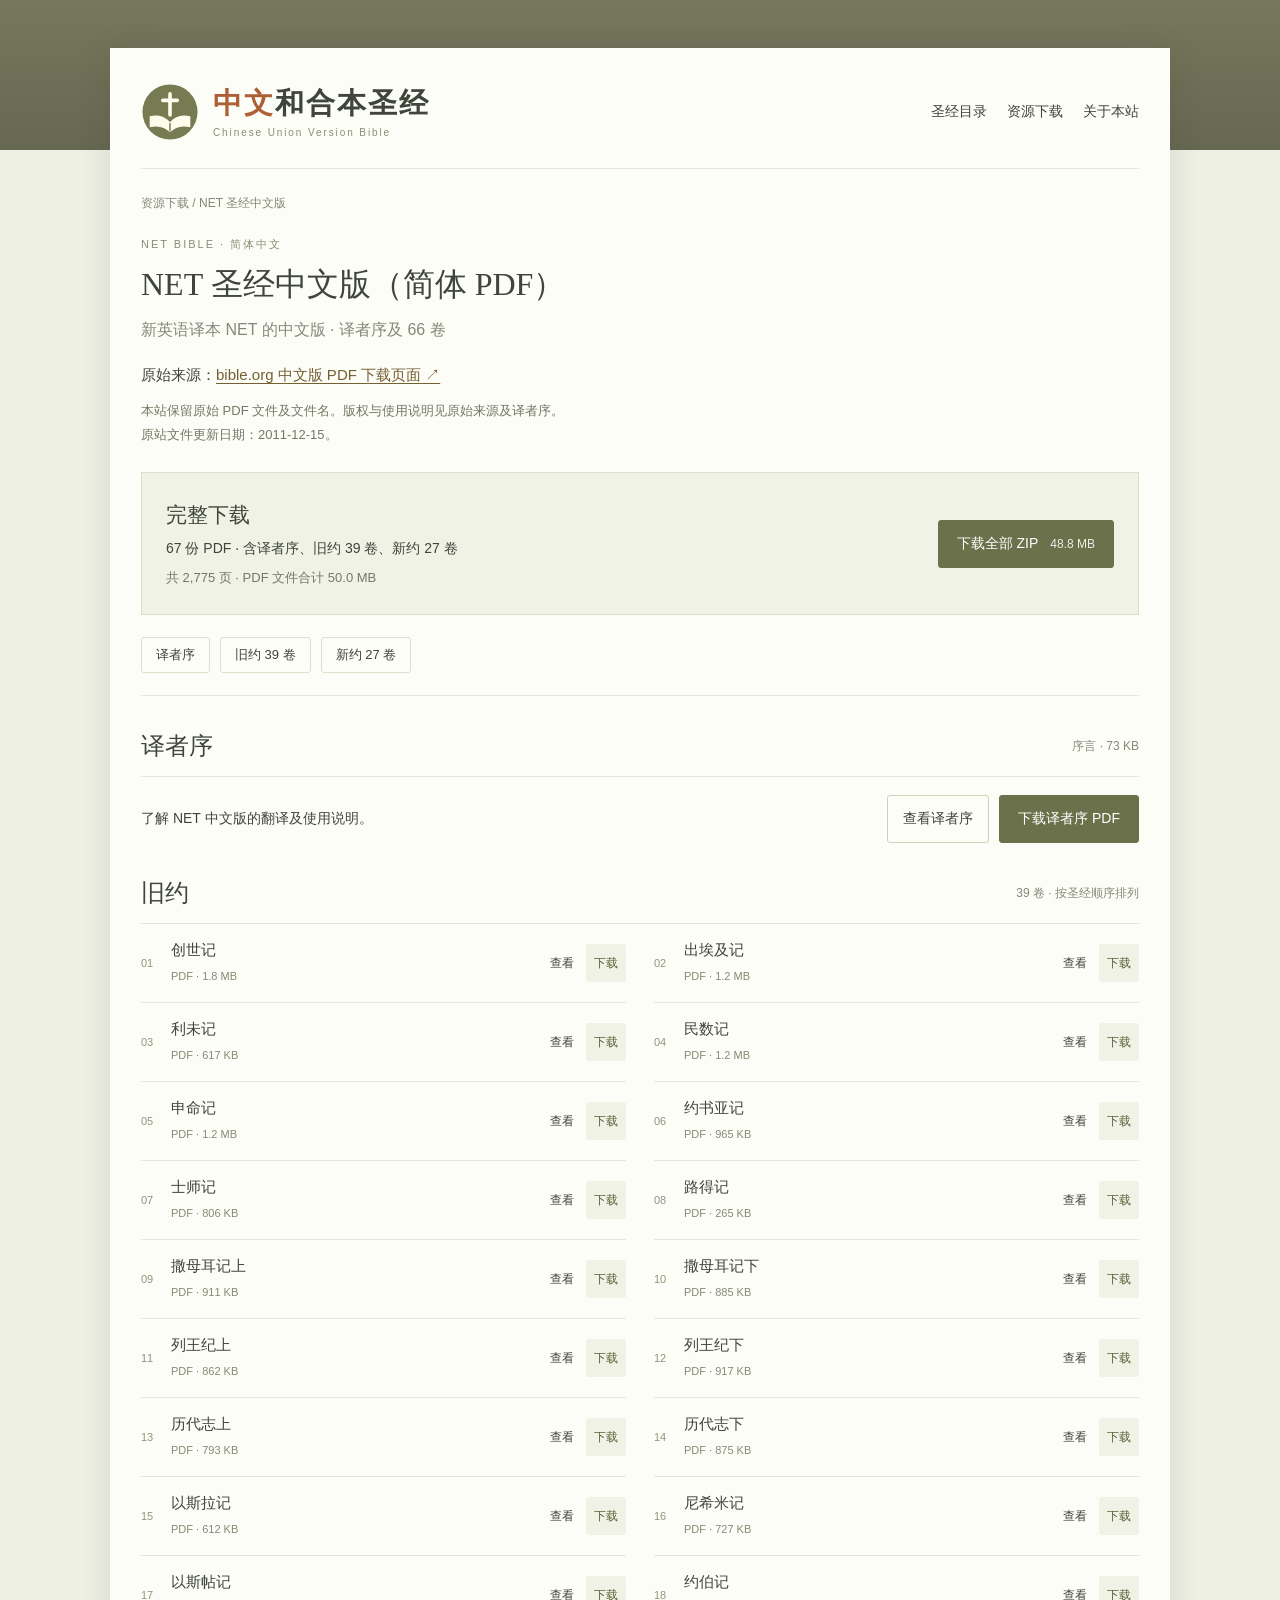
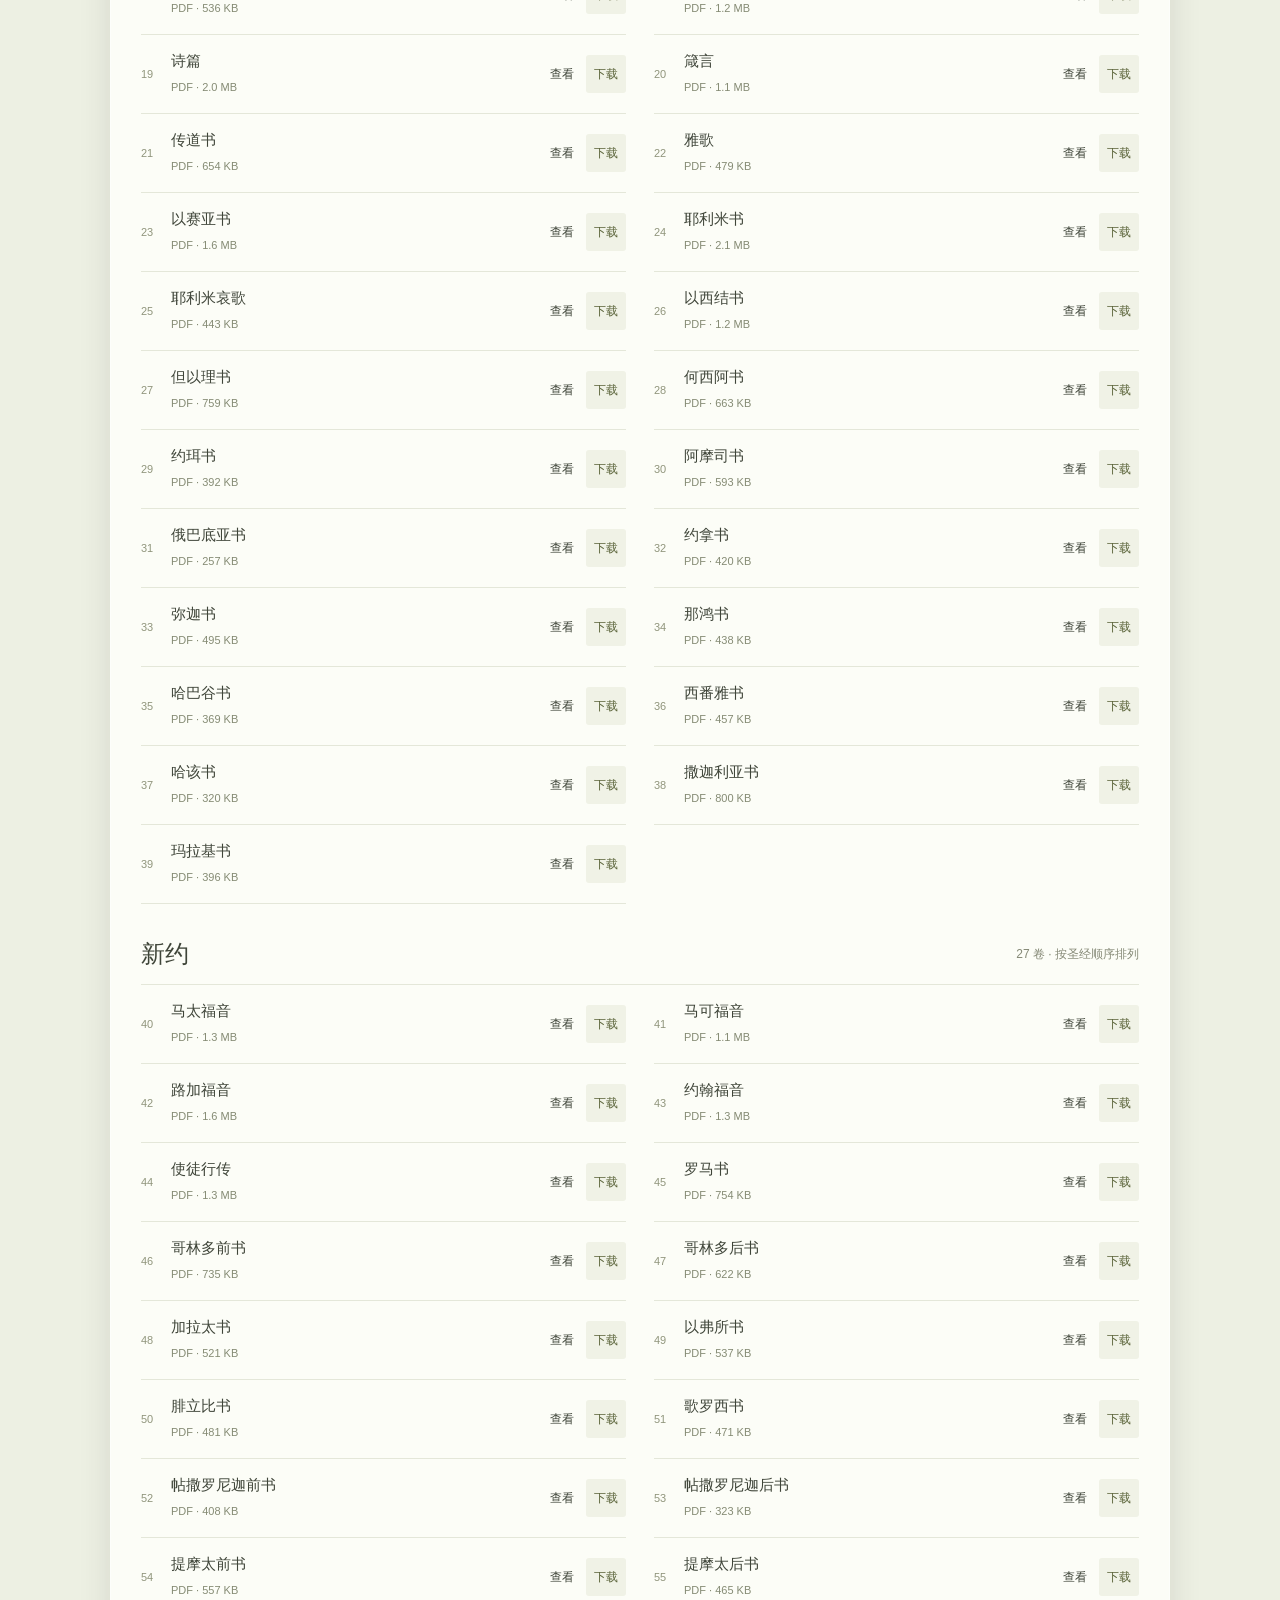
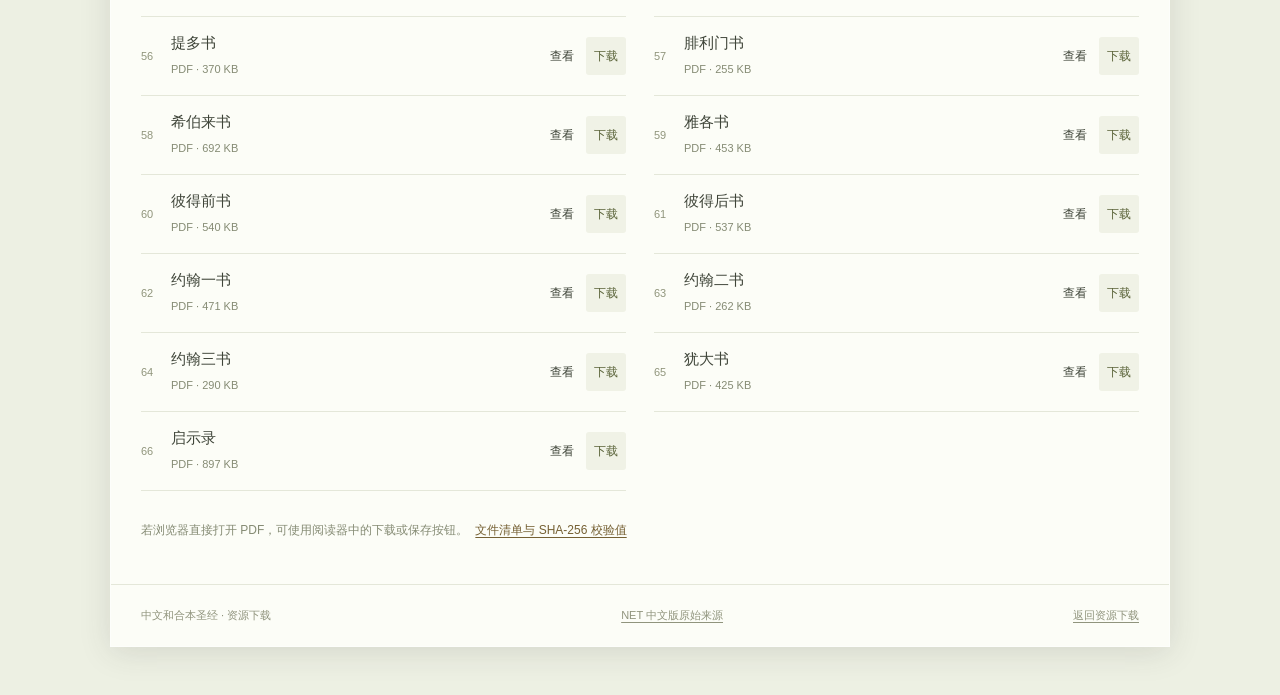
==== downloads/net-chinese/index.html @ 5e6a9ec8 "Publish Chinese NET Bible PDFs with preface and download catalog" ====
<!doctype html>
<html lang="zh-CN">
<head>
  <meta charset="utf-8">
  <meta name="viewport" content="width=device-width, initial-scale=1">
  <meta name="color-scheme" content="light">
  <meta name="description" content="下载 NET 圣经中文版简体 PDF，含译者序及旧约 39 卷、新约 27 卷，提供完整 ZIP、各卷 PDF 与 bible.org 原始来源链接。">
  <title>NET 圣经中文版（简体 PDF）｜中文和合本圣经</title>
  <link rel="canonical" href="https://cuvbible.com/downloads/net-chinese/">
  <link rel="icon" href="../../assets/icon.svg">
  <link rel="stylesheet" href="../../style.css">
  <link rel="stylesheet" href="net.css">
</head>
<body>
  <div class="page net-page">
    <header>
      <div class="masthead">
        <a class="brand" href="../../#home"><img src="../../assets/icon.svg" width="58" height="58" alt=""><div><strong><em>中文</em>和合本圣经</strong><small>Chinese Union Version Bible</small></div></a>
        <nav aria-label="主导航"><a href="../../#home">圣经目录</a><a href="../../#downloads">资源下载</a><a href="../../#about">关于本站</a></nav>
      </div>
    </header>
    <main>
      <nav class="breadcrumb" aria-label="当前位置"><a href="../../#downloads">资源下载</a><span aria-hidden="true"> / </span>NET 圣经中文版</nav>
      <section class="net-intro" aria-labelledby="net-title">
        <p class="section-kicker">NET BIBLE · 简体中文</p>
        <h1 id="net-title">NET 圣经中文版（简体 PDF）</h1>
        <p class="net-subtitle">新英语译本 NET 的中文版 · 译者序及 66 卷</p>
        <p class="net-source">原始来源：<a href="https://bible.org/chinese/e/download/pdf">bible.org 中文版 PDF 下载页面<span aria-hidden="true"> ↗</span></a></p>
        <p class="net-note">本站保留原始 PDF 文件及文件名。版权与使用说明见原始来源及译者序。<br>原站文件更新日期：<time datetime="2011-12-15">2011-12-15</time>。</p>
        <div class="net-complete">
          <div><h2>完整下载</h2><p>67 份 PDF · 含译者序、旧约 39 卷、新约 27 卷</p><span class="net-note">共 2,775 页 · PDF 文件合计 50.0 MB</span></div>
          <a class="net-button" href="sc_pdf_20111215.zip" download>下载全部 ZIP <span>48.8 MB</span></a>
        </div>
      </section>
      <nav class="net-jump" aria-label="下载目录"><a href="#preface">译者序</a><a href="#old-testament">旧约 39 卷</a><a href="#new-testament">新约 27 卷</a></nav>
      <section id="preface" class="net-section" aria-labelledby="preface-title">
        <div class="section-head"><h2 id="preface-title">译者序</h2><span>序言 · 73 KB</span></div>
        <div class="net-preface" data-file="sc_00-preface.pdf"><p>了解 NET 中文版的翻译及使用说明。</p><div class="net-preface-actions"><a class="net-outline" href="pdf/sc_00-preface.pdf">查看译者序</a><a class="net-button" href="pdf/sc_00-preface.pdf" download>下载译者序 PDF</a></div></div>
      </section>
      <section id="old-testament" class="net-section" aria-labelledby="old-title">
        <div class="section-head"><h2 id="old-title">旧约</h2><span>39 卷 · 按圣经顺序排列</span></div>
        <ul class="net-files">
          <li class="net-file" data-file="sc_01-ge.pdf">
            <div class="net-file-heading"><span class="net-number" aria-hidden="true">01</span><div><h3>创世记</h3><span class="net-file-size">PDF · 1.8 MB</span></div></div>
            <div class="net-file-actions"><a href="pdf/sc_01-ge.pdf" aria-label="查看创世记 PDF">查看</a><a href="pdf/sc_01-ge.pdf" download aria-label="下载创世记 PDF">下载</a></div>
          </li>
          <li class="net-file" data-file="sc_02-exo.pdf">
            <div class="net-file-heading"><span class="net-number" aria-hidden="true">02</span><div><h3>出埃及记</h3><span class="net-file-size">PDF · 1.2 MB</span></div></div>
            <div class="net-file-actions"><a href="pdf/sc_02-exo.pdf" aria-label="查看出埃及记 PDF">查看</a><a href="pdf/sc_02-exo.pdf" download aria-label="下载出埃及记 PDF">下载</a></div>
          </li>
          <li class="net-file" data-file="sc_03-lev.pdf">
            <div class="net-file-heading"><span class="net-number" aria-hidden="true">03</span><div><h3>利未记</h3><span class="net-file-size">PDF · 617 KB</span></div></div>
            <div class="net-file-actions"><a href="pdf/sc_03-lev.pdf" aria-label="查看利未记 PDF">查看</a><a href="pdf/sc_03-lev.pdf" download aria-label="下载利未记 PDF">下载</a></div>
          </li>
          <li class="net-file" data-file="sc_04-num.pdf">
            <div class="net-file-heading"><span class="net-number" aria-hidden="true">04</span><div><h3>民数记</h3><span class="net-file-size">PDF · 1.2 MB</span></div></div>
            <div class="net-file-actions"><a href="pdf/sc_04-num.pdf" aria-label="查看民数记 PDF">查看</a><a href="pdf/sc_04-num.pdf" download aria-label="下载民数记 PDF">下载</a></div>
          </li>
          <li class="net-file" data-file="sc_05-deu.pdf">
            <div class="net-file-heading"><span class="net-number" aria-hidden="true">05</span><div><h3>申命记</h3><span class="net-file-size">PDF · 1.2 MB</span></div></div>
            <div class="net-file-actions"><a href="pdf/sc_05-deu.pdf" aria-label="查看申命记 PDF">查看</a><a href="pdf/sc_05-deu.pdf" download aria-label="下载申命记 PDF">下载</a></div>
          </li>
          <li class="net-file" data-file="sc_06-jos.pdf">
            <div class="net-file-heading"><span class="net-number" aria-hidden="true">06</span><div><h3>约书亚记</h3><span class="net-file-size">PDF · 965 KB</span></div></div>
            <div class="net-file-actions"><a href="pdf/sc_06-jos.pdf" aria-label="查看约书亚记 PDF">查看</a><a href="pdf/sc_06-jos.pdf" download aria-label="下载约书亚记 PDF">下载</a></div>
          </li>
          <li class="net-file" data-file="sc_07-jdg.pdf">
            <div class="net-file-heading"><span class="net-number" aria-hidden="true">07</span><div><h3>士师记</h3><span class="net-file-size">PDF · 806 KB</span></div></div>
            <div class="net-file-actions"><a href="pdf/sc_07-jdg.pdf" aria-label="查看士师记 PDF">查看</a><a href="pdf/sc_07-jdg.pdf" download aria-label="下载士师记 PDF">下载</a></div>
          </li>
          <li class="net-file" data-file="sc_08-rut.pdf">
            <div class="net-file-heading"><span class="net-number" aria-hidden="true">08</span><div><h3>路得记</h3><span class="net-file-size">PDF · 265 KB</span></div></div>
            <div class="net-file-actions"><a href="pdf/sc_08-rut.pdf" aria-label="查看路得记 PDF">查看</a><a href="pdf/sc_08-rut.pdf" download aria-label="下载路得记 PDF">下载</a></div>
          </li>
          <li class="net-file" data-file="sc_09-1sa.pdf">
            <div class="net-file-heading"><span class="net-number" aria-hidden="true">09</span><div><h3>撒母耳记上</h3><span class="net-file-size">PDF · 911 KB</span></div></div>
            <div class="net-file-actions"><a href="pdf/sc_09-1sa.pdf" aria-label="查看撒母耳记上 PDF">查看</a><a href="pdf/sc_09-1sa.pdf" download aria-label="下载撒母耳记上 PDF">下载</a></div>
          </li>
          <li class="net-file" data-file="sc_10-2sa.pdf">
            <div class="net-file-heading"><span class="net-number" aria-hidden="true">10</span><div><h3>撒母耳记下</h3><span class="net-file-size">PDF · 885 KB</span></div></div>
            <div class="net-file-actions"><a href="pdf/sc_10-2sa.pdf" aria-label="查看撒母耳记下 PDF">查看</a><a href="pdf/sc_10-2sa.pdf" download aria-label="下载撒母耳记下 PDF">下载</a></div>
          </li>
          <li class="net-file" data-file="sc_11-1ki.pdf">
            <div class="net-file-heading"><span class="net-number" aria-hidden="true">11</span><div><h3>列王纪上</h3><span class="net-file-size">PDF · 862 KB</span></div></div>
            <div class="net-file-actions"><a href="pdf/sc_11-1ki.pdf" aria-label="查看列王纪上 PDF">查看</a><a href="pdf/sc_11-1ki.pdf" download aria-label="下载列王纪上 PDF">下载</a></div>
          </li>
          <li class="net-file" data-file="sc_12-2ki.pdf">
            <div class="net-file-heading"><span class="net-number" aria-hidden="true">12</span><div><h3>列王纪下</h3><span class="net-file-size">PDF · 917 KB</span></div></div>
            <div class="net-file-actions"><a href="pdf/sc_12-2ki.pdf" aria-label="查看列王纪下 PDF">查看</a><a href="pdf/sc_12-2ki.pdf" download aria-label="下载列王纪下 PDF">下载</a></div>
          </li>
          <li class="net-file" data-file="sc_13-1ch.pdf">
            <div class="net-file-heading"><span class="net-number" aria-hidden="true">13</span><div><h3>历代志上</h3><span class="net-file-size">PDF · 793 KB</span></div></div>
            <div class="net-file-actions"><a href="pdf/sc_13-1ch.pdf" aria-label="查看历代志上 PDF">查看</a><a href="pdf/sc_13-1ch.pdf" download aria-label="下载历代志上 PDF">下载</a></div>
          </li>
          <li class="net-file" data-file="sc_14-2ch.pdf">
            <div class="net-file-heading"><span class="net-number" aria-hidden="true">14</span><div><h3>历代志下</h3><span class="net-file-size">PDF · 875 KB</span></div></div>
            <div class="net-file-actions"><a href="pdf/sc_14-2ch.pdf" aria-label="查看历代志下 PDF">查看</a><a href="pdf/sc_14-2ch.pdf" download aria-label="下载历代志下 PDF">下载</a></div>
          </li>
          <li class="net-file" data-file="sc_15-ezr.pdf">
            <div class="net-file-heading"><span class="net-number" aria-hidden="true">15</span><div><h3>以斯拉记</h3><span class="net-file-size">PDF · 612 KB</span></div></div>
            <div class="net-file-actions"><a href="pdf/sc_15-ezr.pdf" aria-label="查看以斯拉记 PDF">查看</a><a href="pdf/sc_15-ezr.pdf" download aria-label="下载以斯拉记 PDF">下载</a></div>
          </li>
          <li class="net-file" data-file="sc_16-neh.pdf">
            <div class="net-file-heading"><span class="net-number" aria-hidden="true">16</span><div><h3>尼希米记</h3><span class="net-file-size">PDF · 727 KB</span></div></div>
            <div class="net-file-actions"><a href="pdf/sc_16-neh.pdf" aria-label="查看尼希米记 PDF">查看</a><a href="pdf/sc_16-neh.pdf" download aria-label="下载尼希米记 PDF">下载</a></div>
          </li>
          <li class="net-file" data-file="sc_17-est.pdf">
            <div class="net-file-heading"><span class="net-number" aria-hidden="true">17</span><div><h3>以斯帖记</h3><span class="net-file-size">PDF · 536 KB</span></div></div>
            <div class="net-file-actions"><a href="pdf/sc_17-est.pdf" aria-label="查看以斯帖记 PDF">查看</a><a href="pdf/sc_17-est.pdf" download aria-label="下载以斯帖记 PDF">下载</a></div>
          </li>
          <li class="net-file" data-file="sc_18-job.pdf">
            <div class="net-file-heading"><span class="net-number" aria-hidden="true">18</span><div><h3>约伯记</h3><span class="net-file-size">PDF · 1.2 MB</span></div></div>
            <div class="net-file-actions"><a href="pdf/sc_18-job.pdf" aria-label="查看约伯记 PDF">查看</a><a href="pdf/sc_18-job.pdf" download aria-label="下载约伯记 PDF">下载</a></div>
          </li>
          <li class="net-file" data-file="sc_19-psa.pdf">
            <div class="net-file-heading"><span class="net-number" aria-hidden="true">19</span><div><h3>诗篇</h3><span class="net-file-size">PDF · 2.0 MB</span></div></div>
            <div class="net-file-actions"><a href="pdf/sc_19-psa.pdf" aria-label="查看诗篇 PDF">查看</a><a href="pdf/sc_19-psa.pdf" download aria-label="下载诗篇 PDF">下载</a></div>
          </li>
          <li class="net-file" data-file="sc_20-pro.pdf">
            <div class="net-file-heading"><span class="net-number" aria-hidden="true">20</span><div><h3>箴言</h3><span class="net-file-size">PDF · 1.1 MB</span></div></div>
            <div class="net-file-actions"><a href="pdf/sc_20-pro.pdf" aria-label="查看箴言 PDF">查看</a><a href="pdf/sc_20-pro.pdf" download aria-label="下载箴言 PDF">下载</a></div>
          </li>
          <li class="net-file" data-file="sc_21-ecc.pdf">
            <div class="net-file-heading"><span class="net-number" aria-hidden="true">21</span><div><h3>传道书</h3><span class="net-file-size">PDF · 654 KB</span></div></div>
            <div class="net-file-actions"><a href="pdf/sc_21-ecc.pdf" aria-label="查看传道书 PDF">查看</a><a href="pdf/sc_21-ecc.pdf" download aria-label="下载传道书 PDF">下载</a></div>
          </li>
          <li class="net-file" data-file="sc_22-sos.pdf">
            <div class="net-file-heading"><span class="net-number" aria-hidden="true">22</span><div><h3>雅歌</h3><span class="net-file-size">PDF · 479 KB</span></div></div>
            <div class="net-file-actions"><a href="pdf/sc_22-sos.pdf" aria-label="查看雅歌 PDF">查看</a><a href="pdf/sc_22-sos.pdf" download aria-label="下载雅歌 PDF">下载</a></div>
          </li>
          <li class="net-file" data-file="sc_23-isa.pdf">
            <div class="net-file-heading"><span class="net-number" aria-hidden="true">23</span><div><h3>以赛亚书</h3><span class="net-file-size">PDF · 1.6 MB</span></div></div>
            <div class="net-file-actions"><a href="pdf/sc_23-isa.pdf" aria-label="查看以赛亚书 PDF">查看</a><a href="pdf/sc_23-isa.pdf" download aria-label="下载以赛亚书 PDF">下载</a></div>
          </li>
          <li class="net-file" data-file="sc_24-jer.pdf">
            <div class="net-file-heading"><span class="net-number" aria-hidden="true">24</span><div><h3>耶利米书</h3><span class="net-file-size">PDF · 2.1 MB</span></div></div>
            <div class="net-file-actions"><a href="pdf/sc_24-jer.pdf" aria-label="查看耶利米书 PDF">查看</a><a href="pdf/sc_24-jer.pdf" download aria-label="下载耶利米书 PDF">下载</a></div>
          </li>
          <li class="net-file" data-file="sc_25-lam.pdf">
            <div class="net-file-heading"><span class="net-number" aria-hidden="true">25</span><div><h3>耶利米哀歌</h3><span class="net-file-size">PDF · 443 KB</span></div></div>
            <div class="net-file-actions"><a href="pdf/sc_25-lam.pdf" aria-label="查看耶利米哀歌 PDF">查看</a><a href="pdf/sc_25-lam.pdf" download aria-label="下载耶利米哀歌 PDF">下载</a></div>
          </li>
          <li class="net-file" data-file="sc_26-eze.pdf">
            <div class="net-file-heading"><span class="net-number" aria-hidden="true">26</span><div><h3>以西结书</h3><span class="net-file-size">PDF · 1.2 MB</span></div></div>
            <div class="net-file-actions"><a href="pdf/sc_26-eze.pdf" aria-label="查看以西结书 PDF">查看</a><a href="pdf/sc_26-eze.pdf" download aria-label="下载以西结书 PDF">下载</a></div>
          </li>
          <li class="net-file" data-file="sc_27-da.pdf">
            <div class="net-file-heading"><span class="net-number" aria-hidden="true">27</span><div><h3>但以理书</h3><span class="net-file-size">PDF · 759 KB</span></div></div>
            <div class="net-file-actions"><a href="pdf/sc_27-da.pdf" aria-label="查看但以理书 PDF">查看</a><a href="pdf/sc_27-da.pdf" download aria-label="下载但以理书 PDF">下载</a></div>
          </li>
          <li class="net-file" data-file="sc_28-hos.pdf">
            <div class="net-file-heading"><span class="net-number" aria-hidden="true">28</span><div><h3>何西阿书</h3><span class="net-file-size">PDF · 663 KB</span></div></div>
            <div class="net-file-actions"><a href="pdf/sc_28-hos.pdf" aria-label="查看何西阿书 PDF">查看</a><a href="pdf/sc_28-hos.pdf" download aria-label="下载何西阿书 PDF">下载</a></div>
          </li>
          <li class="net-file" data-file="sc_29-joe.pdf">
            <div class="net-file-heading"><span class="net-number" aria-hidden="true">29</span><div><h3>约珥书</h3><span class="net-file-size">PDF · 392 KB</span></div></div>
            <div class="net-file-actions"><a href="pdf/sc_29-joe.pdf" aria-label="查看约珥书 PDF">查看</a><a href="pdf/sc_29-joe.pdf" download aria-label="下载约珥书 PDF">下载</a></div>
          </li>
          <li class="net-file" data-file="sc_30-amo.pdf">
            <div class="net-file-heading"><span class="net-number" aria-hidden="true">30</span><div><h3>阿摩司书</h3><span class="net-file-size">PDF · 593 KB</span></div></div>
            <div class="net-file-actions"><a href="pdf/sc_30-amo.pdf" aria-label="查看阿摩司书 PDF">查看</a><a href="pdf/sc_30-amo.pdf" download aria-label="下载阿摩司书 PDF">下载</a></div>
          </li>
          <li class="net-file" data-file="sc_31-oba.pdf">
            <div class="net-file-heading"><span class="net-number" aria-hidden="true">31</span><div><h3>俄巴底亚书</h3><span class="net-file-size">PDF · 257 KB</span></div></div>
            <div class="net-file-actions"><a href="pdf/sc_31-oba.pdf" aria-label="查看俄巴底亚书 PDF">查看</a><a href="pdf/sc_31-oba.pdf" download aria-label="下载俄巴底亚书 PDF">下载</a></div>
          </li>
          <li class="net-file" data-file="sc_32-jo.pdf">
            <div class="net-file-heading"><span class="net-number" aria-hidden="true">32</span><div><h3>约拿书</h3><span class="net-file-size">PDF · 420 KB</span></div></div>
            <div class="net-file-actions"><a href="pdf/sc_32-jo.pdf" aria-label="查看约拿书 PDF">查看</a><a href="pdf/sc_32-jo.pdf" download aria-label="下载约拿书 PDF">下载</a></div>
          </li>
          <li class="net-file" data-file="sc_33-mic.pdf">
            <div class="net-file-heading"><span class="net-number" aria-hidden="true">33</span><div><h3>弥迦书</h3><span class="net-file-size">PDF · 495 KB</span></div></div>
            <div class="net-file-actions"><a href="pdf/sc_33-mic.pdf" aria-label="查看弥迦书 PDF">查看</a><a href="pdf/sc_33-mic.pdf" download aria-label="下载弥迦书 PDF">下载</a></div>
          </li>
          <li class="net-file" data-file="sc_34-nah.pdf">
            <div class="net-file-heading"><span class="net-number" aria-hidden="true">34</span><div><h3>那鸿书</h3><span class="net-file-size">PDF · 438 KB</span></div></div>
            <div class="net-file-actions"><a href="pdf/sc_34-nah.pdf" aria-label="查看那鸿书 PDF">查看</a><a href="pdf/sc_34-nah.pdf" download aria-label="下载那鸿书 PDF">下载</a></div>
          </li>
          <li class="net-file" data-file="sc_35-hab.pdf">
            <div class="net-file-heading"><span class="net-number" aria-hidden="true">35</span><div><h3>哈巴谷书</h3><span class="net-file-size">PDF · 369 KB</span></div></div>
            <div class="net-file-actions"><a href="pdf/sc_35-hab.pdf" aria-label="查看哈巴谷书 PDF">查看</a><a href="pdf/sc_35-hab.pdf" download aria-label="下载哈巴谷书 PDF">下载</a></div>
          </li>
          <li class="net-file" data-file="sc_36-zep.pdf">
            <div class="net-file-heading"><span class="net-number" aria-hidden="true">36</span><div><h3>西番雅书</h3><span class="net-file-size">PDF · 457 KB</span></div></div>
            <div class="net-file-actions"><a href="pdf/sc_36-zep.pdf" aria-label="查看西番雅书 PDF">查看</a><a href="pdf/sc_36-zep.pdf" download aria-label="下载西番雅书 PDF">下载</a></div>
          </li>
          <li class="net-file" data-file="sc_37-hag.pdf">
            <div class="net-file-heading"><span class="net-number" aria-hidden="true">37</span><div><h3>哈该书</h3><span class="net-file-size">PDF · 320 KB</span></div></div>
            <div class="net-file-actions"><a href="pdf/sc_37-hag.pdf" aria-label="查看哈该书 PDF">查看</a><a href="pdf/sc_37-hag.pdf" download aria-label="下载哈该书 PDF">下载</a></div>
          </li>
          <li class="net-file" data-file="sc_38-zec.pdf">
            <div class="net-file-heading"><span class="net-number" aria-hidden="true">38</span><div><h3>撒迦利亚书</h3><span class="net-file-size">PDF · 800 KB</span></div></div>
            <div class="net-file-actions"><a href="pdf/sc_38-zec.pdf" aria-label="查看撒迦利亚书 PDF">查看</a><a href="pdf/sc_38-zec.pdf" download aria-label="下载撒迦利亚书 PDF">下载</a></div>
          </li>
          <li class="net-file" data-file="sc_39-mal.pdf">
            <div class="net-file-heading"><span class="net-number" aria-hidden="true">39</span><div><h3>玛拉基书</h3><span class="net-file-size">PDF · 396 KB</span></div></div>
            <div class="net-file-actions"><a href="pdf/sc_39-mal.pdf" aria-label="查看玛拉基书 PDF">查看</a><a href="pdf/sc_39-mal.pdf" download aria-label="下载玛拉基书 PDF">下载</a></div>
          </li>
        </ul>
      </section>
      <section id="new-testament" class="net-section" aria-labelledby="new-title">
        <div class="section-head"><h2 id="new-title">新约</h2><span>27 卷 · 按圣经顺序排列</span></div>
        <ul class="net-files">
          <li class="net-file" data-file="sc_40-mat.pdf">
            <div class="net-file-heading"><span class="net-number" aria-hidden="true">40</span><div><h3>马太福音</h3><span class="net-file-size">PDF · 1.3 MB</span></div></div>
            <div class="net-file-actions"><a href="pdf/sc_40-mat.pdf" aria-label="查看马太福音 PDF">查看</a><a href="pdf/sc_40-mat.pdf" download aria-label="下载马太福音 PDF">下载</a></div>
          </li>
          <li class="net-file" data-file="sc_41-mar.pdf">
            <div class="net-file-heading"><span class="net-number" aria-hidden="true">41</span><div><h3>马可福音</h3><span class="net-file-size">PDF · 1.1 MB</span></div></div>
            <div class="net-file-actions"><a href="pdf/sc_41-mar.pdf" aria-label="查看马可福音 PDF">查看</a><a href="pdf/sc_41-mar.pdf" download aria-label="下载马可福音 PDF">下载</a></div>
          </li>
          <li class="net-file" data-file="sc_42-luk.pdf">
            <div class="net-file-heading"><span class="net-number" aria-hidden="true">42</span><div><h3>路加福音</h3><span class="net-file-size">PDF · 1.6 MB</span></div></div>
            <div class="net-file-actions"><a href="pdf/sc_42-luk.pdf" aria-label="查看路加福音 PDF">查看</a><a href="pdf/sc_42-luk.pdf" download aria-label="下载路加福音 PDF">下载</a></div>
          </li>
          <li class="net-file" data-file="sc_43-joh.pdf">
            <div class="net-file-heading"><span class="net-number" aria-hidden="true">43</span><div><h3>约翰福音</h3><span class="net-file-size">PDF · 1.3 MB</span></div></div>
            <div class="net-file-actions"><a href="pdf/sc_43-joh.pdf" aria-label="查看约翰福音 PDF">查看</a><a href="pdf/sc_43-joh.pdf" download aria-label="下载约翰福音 PDF">下载</a></div>
          </li>
          <li class="net-file" data-file="sc_44-act.pdf">
            <div class="net-file-heading"><span class="net-number" aria-hidden="true">44</span><div><h3>使徒行传</h3><span class="net-file-size">PDF · 1.3 MB</span></div></div>
            <div class="net-file-actions"><a href="pdf/sc_44-act.pdf" aria-label="查看使徒行传 PDF">查看</a><a href="pdf/sc_44-act.pdf" download aria-label="下载使徒行传 PDF">下载</a></div>
          </li>
          <li class="net-file" data-file="sc_45-rom.pdf">
            <div class="net-file-heading"><span class="net-number" aria-hidden="true">45</span><div><h3>罗马书</h3><span class="net-file-size">PDF · 754 KB</span></div></div>
            <div class="net-file-actions"><a href="pdf/sc_45-rom.pdf" aria-label="查看罗马书 PDF">查看</a><a href="pdf/sc_45-rom.pdf" download aria-label="下载罗马书 PDF">下载</a></div>
          </li>
          <li class="net-file" data-file="sc_46-1co.pdf">
            <div class="net-file-heading"><span class="net-number" aria-hidden="true">46</span><div><h3>哥林多前书</h3><span class="net-file-size">PDF · 735 KB</span></div></div>
            <div class="net-file-actions"><a href="pdf/sc_46-1co.pdf" aria-label="查看哥林多前书 PDF">查看</a><a href="pdf/sc_46-1co.pdf" download aria-label="下载哥林多前书 PDF">下载</a></div>
          </li>
          <li class="net-file" data-file="sc_47-2co.pdf">
            <div class="net-file-heading"><span class="net-number" aria-hidden="true">47</span><div><h3>哥林多后书</h3><span class="net-file-size">PDF · 622 KB</span></div></div>
            <div class="net-file-actions"><a href="pdf/sc_47-2co.pdf" aria-label="查看哥林多后书 PDF">查看</a><a href="pdf/sc_47-2co.pdf" download aria-label="下载哥林多后书 PDF">下载</a></div>
          </li>
          <li class="net-file" data-file="sc_48-gal.pdf">
            <div class="net-file-heading"><span class="net-number" aria-hidden="true">48</span><div><h3>加拉太书</h3><span class="net-file-size">PDF · 521 KB</span></div></div>
            <div class="net-file-actions"><a href="pdf/sc_48-gal.pdf" aria-label="查看加拉太书 PDF">查看</a><a href="pdf/sc_48-gal.pdf" download aria-label="下载加拉太书 PDF">下载</a></div>
          </li>
          <li class="net-file" data-file="sc_49-eph.pdf">
            <div class="net-file-heading"><span class="net-number" aria-hidden="true">49</span><div><h3>以弗所书</h3><span class="net-file-size">PDF · 537 KB</span></div></div>
            <div class="net-file-actions"><a href="pdf/sc_49-eph.pdf" aria-label="查看以弗所书 PDF">查看</a><a href="pdf/sc_49-eph.pdf" download aria-label="下载以弗所书 PDF">下载</a></div>
          </li>
          <li class="net-file" data-file="sc_50-phi.pdf">
            <div class="net-file-heading"><span class="net-number" aria-hidden="true">50</span><div><h3>腓立比书</h3><span class="net-file-size">PDF · 481 KB</span></div></div>
            <div class="net-file-actions"><a href="pdf/sc_50-phi.pdf" aria-label="查看腓立比书 PDF">查看</a><a href="pdf/sc_50-phi.pdf" download aria-label="下载腓立比书 PDF">下载</a></div>
          </li>
          <li class="net-file" data-file="sc_51-col.pdf">
            <div class="net-file-heading"><span class="net-number" aria-hidden="true">51</span><div><h3>歌罗西书</h3><span class="net-file-size">PDF · 471 KB</span></div></div>
            <div class="net-file-actions"><a href="pdf/sc_51-col.pdf" aria-label="查看歌罗西书 PDF">查看</a><a href="pdf/sc_51-col.pdf" download aria-label="下载歌罗西书 PDF">下载</a></div>
          </li>
          <li class="net-file" data-file="sc_52-1th.pdf">
            <div class="net-file-heading"><span class="net-number" aria-hidden="true">52</span><div><h3>帖撒罗尼迦前书</h3><span class="net-file-size">PDF · 408 KB</span></div></div>
            <div class="net-file-actions"><a href="pdf/sc_52-1th.pdf" aria-label="查看帖撒罗尼迦前书 PDF">查看</a><a href="pdf/sc_52-1th.pdf" download aria-label="下载帖撒罗尼迦前书 PDF">下载</a></div>
          </li>
          <li class="net-file" data-file="sc_53-2th.pdf">
            <div class="net-file-heading"><span class="net-number" aria-hidden="true">53</span><div><h3>帖撒罗尼迦后书</h3><span class="net-file-size">PDF · 323 KB</span></div></div>
            <div class="net-file-actions"><a href="pdf/sc_53-2th.pdf" aria-label="查看帖撒罗尼迦后书 PDF">查看</a><a href="pdf/sc_53-2th.pdf" download aria-label="下载帖撒罗尼迦后书 PDF">下载</a></div>
          </li>
          <li class="net-file" data-file="sc_54-1ti.pdf">
            <div class="net-file-heading"><span class="net-number" aria-hidden="true">54</span><div><h3>提摩太前书</h3><span class="net-file-size">PDF · 557 KB</span></div></div>
            <div class="net-file-actions"><a href="pdf/sc_54-1ti.pdf" aria-label="查看提摩太前书 PDF">查看</a><a href="pdf/sc_54-1ti.pdf" download aria-label="下载提摩太前书 PDF">下载</a></div>
          </li>
          <li class="net-file" data-file="sc_55-2ti.pdf">
            <div class="net-file-heading"><span class="net-number" aria-hidden="true">55</span><div><h3>提摩太后书</h3><span class="net-file-size">PDF · 465 KB</span></div></div>
            <div class="net-file-actions"><a href="pdf/sc_55-2ti.pdf" aria-label="查看提摩太后书 PDF">查看</a><a href="pdf/sc_55-2ti.pdf" download aria-label="下载提摩太后书 PDF">下载</a></div>
          </li>
          <li class="net-file" data-file="sc_56-tit.pdf">
            <div class="net-file-heading"><span class="net-number" aria-hidden="true">56</span><div><h3>提多书</h3><span class="net-file-size">PDF · 370 KB</span></div></div>
            <div class="net-file-actions"><a href="pdf/sc_56-tit.pdf" aria-label="查看提多书 PDF">查看</a><a href="pdf/sc_56-tit.pdf" download aria-label="下载提多书 PDF">下载</a></div>
          </li>
          <li class="net-file" data-file="sc_57-phm.pdf">
            <div class="net-file-heading"><span class="net-number" aria-hidden="true">57</span><div><h3>腓利门书</h3><span class="net-file-size">PDF · 255 KB</span></div></div>
            <div class="net-file-actions"><a href="pdf/sc_57-phm.pdf" aria-label="查看腓利门书 PDF">查看</a><a href="pdf/sc_57-phm.pdf" download aria-label="下载腓利门书 PDF">下载</a></div>
          </li>
          <li class="net-file" data-file="sc_58-heb.pdf">
            <div class="net-file-heading"><span class="net-number" aria-hidden="true">58</span><div><h3>希伯来书</h3><span class="net-file-size">PDF · 692 KB</span></div></div>
            <div class="net-file-actions"><a href="pdf/sc_58-heb.pdf" aria-label="查看希伯来书 PDF">查看</a><a href="pdf/sc_58-heb.pdf" download aria-label="下载希伯来书 PDF">下载</a></div>
          </li>
          <li class="net-file" data-file="sc_59-jam.pdf">
            <div class="net-file-heading"><span class="net-number" aria-hidden="true">59</span><div><h3>雅各书</h3><span class="net-file-size">PDF · 453 KB</span></div></div>
            <div class="net-file-actions"><a href="pdf/sc_59-jam.pdf" aria-label="查看雅各书 PDF">查看</a><a href="pdf/sc_59-jam.pdf" download aria-label="下载雅各书 PDF">下载</a></div>
          </li>
          <li class="net-file" data-file="sc_60-1pe.pdf">
            <div class="net-file-heading"><span class="net-number" aria-hidden="true">60</span><div><h3>彼得前书</h3><span class="net-file-size">PDF · 540 KB</span></div></div>
            <div class="net-file-actions"><a href="pdf/sc_60-1pe.pdf" aria-label="查看彼得前书 PDF">查看</a><a href="pdf/sc_60-1pe.pdf" download aria-label="下载彼得前书 PDF">下载</a></div>
          </li>
          <li class="net-file" data-file="sc_61-2pe.pdf">
            <div class="net-file-heading"><span class="net-number" aria-hidden="true">61</span><div><h3>彼得后书</h3><span class="net-file-size">PDF · 537 KB</span></div></div>
            <div class="net-file-actions"><a href="pdf/sc_61-2pe.pdf" aria-label="查看彼得后书 PDF">查看</a><a href="pdf/sc_61-2pe.pdf" download aria-label="下载彼得后书 PDF">下载</a></div>
          </li>
          <li class="net-file" data-file="sc_62-1jo.pdf">
            <div class="net-file-heading"><span class="net-number" aria-hidden="true">62</span><div><h3>约翰一书</h3><span class="net-file-size">PDF · 471 KB</span></div></div>
            <div class="net-file-actions"><a href="pdf/sc_62-1jo.pdf" aria-label="查看约翰一书 PDF">查看</a><a href="pdf/sc_62-1jo.pdf" download aria-label="下载约翰一书 PDF">下载</a></div>
          </li>
          <li class="net-file" data-file="sc_63-2jo.pdf">
            <div class="net-file-heading"><span class="net-number" aria-hidden="true">63</span><div><h3>约翰二书</h3><span class="net-file-size">PDF · 262 KB</span></div></div>
            <div class="net-file-actions"><a href="pdf/sc_63-2jo.pdf" aria-label="查看约翰二书 PDF">查看</a><a href="pdf/sc_63-2jo.pdf" download aria-label="下载约翰二书 PDF">下载</a></div>
          </li>
          <li class="net-file" data-file="sc_64-3jo.pdf">
            <div class="net-file-heading"><span class="net-number" aria-hidden="true">64</span><div><h3>约翰三书</h3><span class="net-file-size">PDF · 290 KB</span></div></div>
            <div class="net-file-actions"><a href="pdf/sc_64-3jo.pdf" aria-label="查看约翰三书 PDF">查看</a><a href="pdf/sc_64-3jo.pdf" download aria-label="下载约翰三书 PDF">下载</a></div>
          </li>
          <li class="net-file" data-file="sc_65-jud.pdf">
            <div class="net-file-heading"><span class="net-number" aria-hidden="true">65</span><div><h3>犹大书</h3><span class="net-file-size">PDF · 425 KB</span></div></div>
            <div class="net-file-actions"><a href="pdf/sc_65-jud.pdf" aria-label="查看犹大书 PDF">查看</a><a href="pdf/sc_65-jud.pdf" download aria-label="下载犹大书 PDF">下载</a></div>
          </li>
          <li class="net-file" data-file="sc_66-rev.pdf">
            <div class="net-file-heading"><span class="net-number" aria-hidden="true">66</span><div><h3>启示录</h3><span class="net-file-size">PDF · 897 KB</span></div></div>
            <div class="net-file-actions"><a href="pdf/sc_66-rev.pdf" aria-label="查看启示录 PDF">查看</a><a href="pdf/sc_66-rev.pdf" download aria-label="下载启示录 PDF">下载</a></div>
          </li>
        </ul>
      </section>
      <p class="net-bottom-note">若浏览器直接打开 PDF，可使用阅读器中的下载或保存按钮。<a href="manifest.json">文件清单与 SHA-256 校验值</a></p>
    </main>
    <footer><span>中文和合本圣经 · 资源下载</span><a href="https://bible.org/chinese/e/download/pdf">NET 中文版原始来源</a><a href="../../#downloads">返回资源下载</a></footer>
  </div>
</body>
</html>
---- style.css ----
:root{--ink:#3f4539;--olive:#737750;--muted:#858976;--line:#e4e7d9;--paper:#fcfdf7;--soft:#f0f2e6;--verse-size:21px}*{box-sizing:border-box}body{margin:0;color:var(--ink);font:15px/1.7 -apple-system,BlinkMacSystemFont,"PingFang SC","Microsoft YaHei",sans-serif;background:linear-gradient(#77775d 0,#676851 150px,#edf0e3 150px,#edf0e3 100%);min-height:100vh}button,input,select{font:inherit}button,a,input,select{-webkit-tap-highlight-color:transparent}a{color:inherit;text-decoration:none}button{cursor:pointer;color:inherit}a:hover{color:#ac602e}button:focus-visible,a:focus-visible,input:focus-visible,select:focus-visible{outline:2px solid #a97735;outline-offset:3px}button:disabled{opacity:.4;cursor:default}.page{max-width:1060px;margin:48px auto;background:var(--paper);box-shadow:0 5px 30px #3332;border:1px solid #ffffff88}header{padding:12px 30px 0}.settings{display:flex;justify-content:flex-end;align-items:center;gap:4px;color:#767965;font-size:11px}.settings button{background:transparent;border:1px solid var(--line);padding:1px 7px;min-height:25px}.settings button[aria-pressed=true]{background:var(--olive);border-color:var(--olive);color:white}.setting-label{margin-left:14px}.masthead{display:flex;align-items:center;justify-content:space-between;padding:20px 0 27px;border-bottom:1px solid var(--line);gap:20px}.brand{display:flex;align-items:center;gap:14px}.brand strong{font:700 33px/1.4 "Songti SC","STSong",serif;letter-spacing:2px;white-space:nowrap}.brand em{font-style:normal;color:#ad5f36}.brand small{display:block;color:#8b8d77;letter-spacing:1.9px;font-size:10px}.masthead nav{display:flex;gap:22px;font-size:14px}main{padding:24px 30px 42px;min-height:520px}.hero-layout{display:grid;grid-template-columns:1.9fr 1fr;gap:24px}.hero{position:relative;background:#444b38 url('assets/banner.jpg') center/cover;min-height:275px;color:#fff;display:flex;flex-direction:column;justify-content:flex-end;padding:28px}.hero:before{content:"";position:absolute;inset:0;background:linear-gradient(transparent,#252b21b8)}.hero>*{position:relative}.eyebrow{font-size:10px;letter-spacing:3px;color:#e4e9d2}.hero blockquote{font:23px/1.85 "Songti SC",serif;margin:10px 0 14px;max-width:490px}.hero-bottom{display:flex;justify-content:space-between;align-items:center;font-size:12px;color:#e8e6cd}.dots{display:flex;gap:8px}.dots button{border:0;width:7px;height:7px;border-radius:50%;background:#fff6;padding:0}.dots button.active{background:#fff}.search-panel{padding:1px 0}.section-kicker{font-size:11px;letter-spacing:2px;color:#898d75;margin:0 0 6px}h1,h2,h3,p{margin-top:0}h1{font:27px/1.5 "Songti SC",serif}h2{font-size:18px;font-weight:500}h3{font-size:16px}label{display:block;font-size:13px;margin-bottom:8px}.input-row{display:flex;gap:7px}input,select{width:100%;min-width:0;border:1px solid #d7dcc8;border-radius:2px;background:#fffefb;padding:9px 10px;color:var(--ink)}.primary{background:var(--olive);color:#fff;border:1px solid var(--olive);padding:8px 17px;white-space:nowrap;border-radius:2px}.primary:hover{background:#5d633f}.quick-read{border-top:1px solid var(--line);padding-top:17px;margin-top:18px}.quick-read .input-row{margin-bottom:8px}#chapter-select{max-width:90px}.hint{font-size:12px;color:#949681;margin:8px 0}.resume{display:block;font-size:12px;color:#8d6538;margin-top:10px}.catalog{margin-top:34px}.section-head{display:flex;align-items:center;justify-content:space-between;border-bottom:1px solid var(--line);margin-bottom:20px;padding-bottom:12px}.section-head h2{margin:0}.section-head small{font-size:12px;color:var(--muted)}.testaments{display:flex;gap:7px}.testaments button,.outline{border:1px solid var(--line);background:transparent;padding:6px 15px;border-radius:2px}.testaments button[aria-pressed=true]{background:var(--olive);border-color:var(--olive);color:white}.book-group{display:grid;grid-template-columns:100px 1fr;border-bottom:1px solid var(--line);padding:15px 0;gap:16px}.group-label{font-size:12px;color:#93967e;padding-top:8px}.book-grid{display:grid;grid-template-columns:repeat(5,1fr);gap:6px}.book-link{display:flex;align-items:center;justify-content:space-between;padding:7px 9px;font-size:14px;border-radius:2px}.book-link:hover{background:#e9eddb}.book-link small{font-size:10px;color:#a8ad94}.quiet-note{display:flex;align-items:center;justify-content:center;gap:16px;margin-top:26px;color:#989c86;font-size:12px}.quiet-note:before,.quiet-note:after{content:"";height:1px;width:35px;background:var(--line)}footer{display:flex;justify-content:space-between;gap:14px;flex-wrap:wrap;border-top:1px solid var(--line);padding:21px 30px;font-size:11px;color:#90947d}.breadcrumb{font-size:12px;color:var(--muted);margin-bottom:18px}.reader-head{display:flex;align-items:center;justify-content:space-between;gap:12px;flex-wrap:wrap;background:var(--soft);padding:17px 20px}.reader-head h1{margin:0}.reader-actions{display:flex;gap:8px}.chapter-list{display:flex;flex-wrap:wrap;gap:5px;padding:17px 0;border-bottom:1px solid var(--line)}.chapter-list a{font-size:12px;width:32px;min-height:30px;display:grid;place-items:center;border:1px solid var(--line)}.chapter-list a[aria-current=page]{background:var(--olive);color:white}.reading{max-width:820px;margin:25px auto}.verse{display:grid;grid-template-columns:34px 1fr;gap:12px;padding:12px 8px;border-bottom:1px solid #eceee4;scroll-margin-top:20px}.verse:target{background:#f3edd7}.verse-number{font:12px/2.8 sans-serif;color:#989d81}.verse-text{font:var(--verse-size)/1.95 "Songti SC","STSong","Noto Serif CJK SC",serif;white-space:pre-wrap}.en{font:17px/1.7 Georgia,serif;color:#8c8d7a;margin-top:9px}.pager{display:flex;justify-content:center;align-items:center;gap:18px;margin-top:26px}.search-controls{display:flex;gap:8px;margin-bottom:20px}.search-controls select{max-width:120px}.result{display:block;padding:19px 4px;border-bottom:1px solid var(--line)}.result strong{color:#967044;font-size:13px}.result p{margin:7px 0 0;font:19px/1.9 "Songti SC",serif}mark{background:#eae3b5;color:inherit}.prose{max-width:740px;margin:auto;line-height:2}.prose h1{margin-bottom:20px}.prose a{color:#967044;text-decoration:underline}.download-row{display:flex;justify-content:space-between;align-items:center;padding:20px 0;border-bottom:1px solid var(--line);gap:20px}.download-row h3,.download-row p{margin:0}.download-row p{color:var(--muted);font-size:13px}#toast{position:fixed;bottom:30px;left:50%;transform:translateX(-50%);background:#424831;color:#fff;padding:9px 20px;border-radius:3px;display:none;font-size:14px}.loading{padding:70px;text-align:center}.empty{text-align:center;padding:65px 20px;color:var(--muted)}
@media(max-width:850px){.page{margin:20px 14px}.masthead{align-items:flex-start;flex-direction:column}.masthead nav{align-self:flex-end}.brand strong{font-size:29px}.hero-layout{grid-template-columns:1.5fr 1fr}.hero{padding:22px}.hero blockquote{font-size:21px}.book-grid{grid-template-columns:repeat(4,1fr)}.book-group{grid-template-columns:80px 1fr}}
@media(max-width:580px){body{background:#edf0e3}.page{margin:0;border:0;box-shadow:none}header{padding:12px 18px 0}.settings{justify-content:flex-start;flex-wrap:wrap}.setting-label{margin-left:8px}.masthead{padding:22px 0 17px;gap:20px}.brand img{width:53px;height:53px}.brand strong{font-size:27px}.brand small{font-size:9px}.masthead nav{align-self:stretch;justify-content:space-between;gap:8px;font-size:13px}main{padding:18px}.hero-layout{grid-template-columns:1fr;gap:23px}.hero{min-height:230px}.hero blockquote{font-size:23px}.search-panel h2{display:none}.quick-read{margin-top:15px;padding-top:15px}.catalog{margin-top:25px}.book-group{grid-template-columns:1fr;gap:4px;padding:12px 0}.group-label{font-size:11px}.book-grid{grid-template-columns:repeat(3,1fr);gap:3px}.book-link{padding:8px 5px;font-size:13px}.section-head{gap:10px}.section-head small{display:none}.reader-head{padding:13px}.reader-head h1{font-size:23px}.reader-actions{flex-wrap:wrap}.verse{gap:5px;grid-template-columns:25px 1fr;padding:11px 0}.search-controls{flex-wrap:wrap}.search-controls input{flex-basis:100%}footer{padding:20px 18px;gap:6px;flex-direction:column}.testaments button{padding:6px 11px}}
@media print{body{background:white}.page{margin:0;box-shadow:none}.settings,nav,.reader-actions,.chapter-list,.pager,footer{display:none}.verse{break-inside:avoid}}

.pdf-heading{margin-top:32px}.pdf-actions{display:flex;gap:8px;flex-shrink:0}.prose .pdf-actions a{text-decoration:none;white-space:nowrap;font-size:13px}@media(max-width:580px){.pdf-row{align-items:flex-start;flex-direction:column;gap:12px}}
---- downloads/net-chinese/net.css ----
/* NET download catalog: static HTML, no JavaScript required. */
.net-page{max-width:1060px}.net-page .masthead{padding-top:22px}.net-page .brand strong{font-size:29px}.net-page .masthead nav{gap:20px;white-space:nowrap}.net-intro{padding:4px 0 0}.net-intro h1{font-size:32px;line-height:1.5;margin-bottom:8px;overflow-wrap:anywhere}.net-subtitle{color:var(--muted);font-size:16px;margin-bottom:19px}.net-source{font-size:15px;margin-bottom:11px}.net-source a,.net-bottom-note a{color:#756033;text-decoration:underline;text-underline-offset:3px}.net-note{color:#737965;font-size:13px;line-height:1.9}.net-complete{display:flex;align-items:center;justify-content:space-between;gap:25px;background:var(--soft);border:1px solid #dce1cc;padding:24px;margin-top:24px}.net-complete h2{font-size:21px;margin-bottom:4px}.net-complete p{font-size:14px;margin-bottom:3px}.net-button{display:inline-flex;align-items:center;justify-content:center;gap:12px;background:#6b714a;border:1px solid #6b714a;border-radius:3px;padding:11px 18px;color:#fff;white-space:nowrap;font-size:14px;font-weight:500;min-height:45px}.net-button span{font-size:12px;font-weight:400;opacity:.88}.net-button:hover{background:#535b36;color:#fff}.net-jump{display:flex;gap:10px;flex-wrap:wrap;padding:22px 0;border-bottom:1px solid var(--line)}.net-jump a{padding:6px 14px;border:1px solid #dce1cc;border-radius:3px;font-size:13px}.net-jump a:hover,.net-outline:hover{background:var(--soft);color:#535b36}.net-section{margin-top:32px;scroll-margin-top:20px}.net-section .section-head{margin-bottom:0}.net-section .section-head h2{font:24px/1.5 "Songti SC","STSong",serif}.net-section .section-head span{font-size:12px;color:var(--muted)}.net-preface{display:flex;justify-content:space-between;align-items:center;gap:18px;padding-top:18px}.net-preface p{font-size:14px;margin-bottom:0}.net-preface-actions{display:flex;gap:10px}.net-outline{display:inline-flex;align-items:center;justify-content:center;min-height:45px;border:1px solid #ccd3b7;padding:9px 15px;border-radius:3px;font-size:14px;white-space:nowrap}.net-files{padding:0;margin:0;list-style:none;display:grid;grid-template-columns:repeat(2,minmax(0,1fr));column-gap:28px}.net-file{display:flex;align-items:center;justify-content:space-between;gap:12px;padding:15px 0;border-bottom:1px solid var(--line);min-width:0}.net-file-heading{display:flex;align-items:center;gap:12px;min-width:0}.net-number{font-size:11px;font-variant-numeric:tabular-nums;color:#90957c;min-width:18px}.net-file h3{font-size:15px;font-weight:500;line-height:1.5;margin:0}.net-file-size{font-size:11px;color:#858b74}.net-file-actions{display:flex;align-items:center;gap:4px;flex-shrink:0}.net-file-actions a{font-size:12px;padding:9px 8px;min-height:38px;display:inline-flex;align-items:center}.net-file-actions a:last-child{color:#5b643a;background:#f0f2e6;border-radius:3px}.net-file-actions a:hover{background:#e8eddb;color:#4d572f}.net-bottom-note{font-size:12px;line-height:1.9;color:#858b74;margin:28px 0 0}.net-bottom-note a{display:inline-block;margin-left:7px}.net-page footer a{text-decoration:underline;text-underline-offset:3px}
@media(max-width:850px){.net-page .masthead{gap:17px}.net-page .masthead nav{align-self:flex-end}.net-complete{align-items:flex-start;flex-direction:column;gap:16px}.net-files{column-gap:22px}.net-file-heading{gap:8px}.net-file-actions{gap:0}.net-preface{align-items:flex-start;flex-direction:column;gap:12px}}
@media(max-width:580px){.net-page .brand{gap:11px}.net-page .brand strong{font-size:26px}.net-page .masthead nav{align-self:stretch;justify-content:space-between}.net-intro h1{font-size:27px}.net-subtitle{font-size:14px}.net-source{font-size:14px}.net-complete{padding:18px}.net-complete .net-button{width:100%}.net-files{grid-template-columns:1fr}.net-file{padding:14px 0}.net-file h3{font-size:16px}.net-file-actions{gap:8px}.net-file-actions a{padding:10px 12px;min-height:42px;font-size:13px}.net-section{margin-top:28px}.net-preface-actions{flex-wrap:wrap}.net-section .section-head{align-items:center}.net-section .section-head span{font-size:11px}.net-bottom-note a{margin-left:0}.net-jump{gap:8px}.net-jump a{padding:7px 11px}}
@media print{.net-page .net-jump,.net-file-actions,.net-preface-actions,.net-button{display:none}.net-files{grid-template-columns:1fr 1fr}.net-complete{padding:12px}.net-source a:after{content:" (https://bible.org/chinese/e/download/pdf)"}}
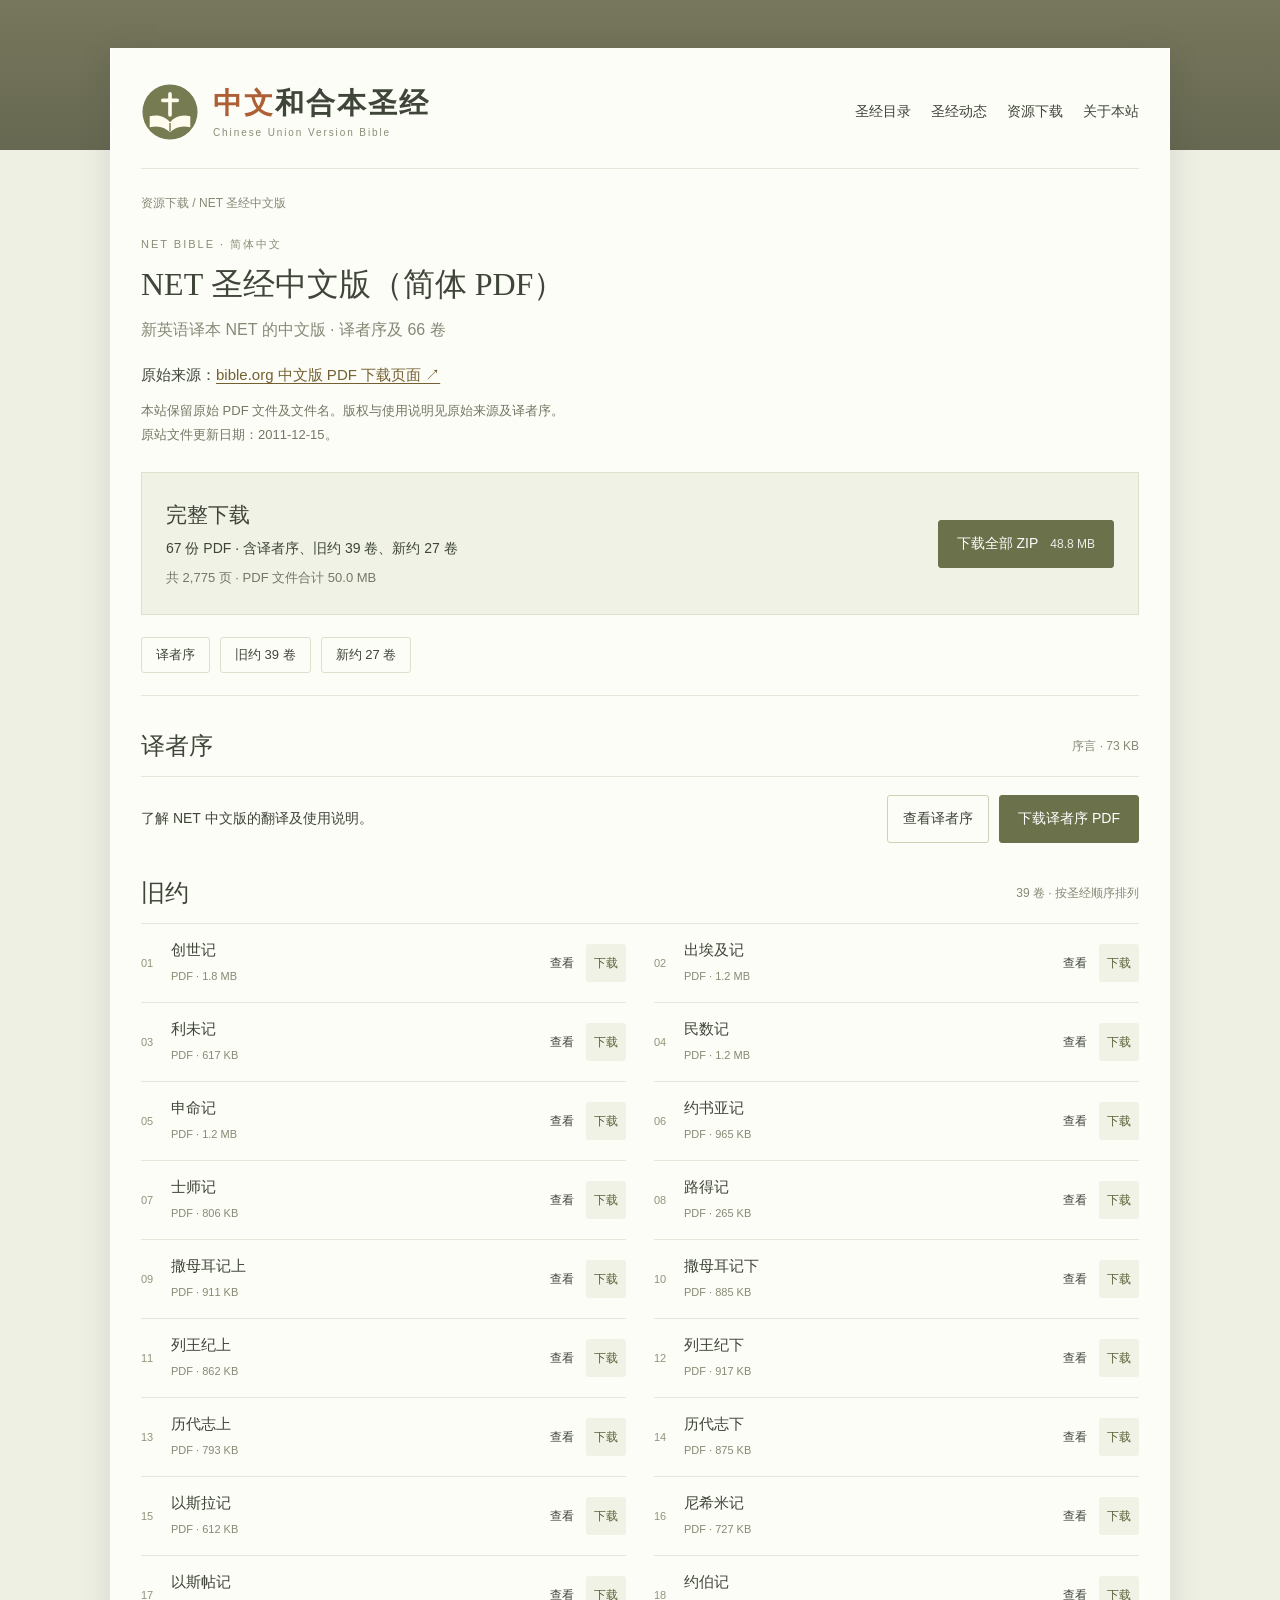
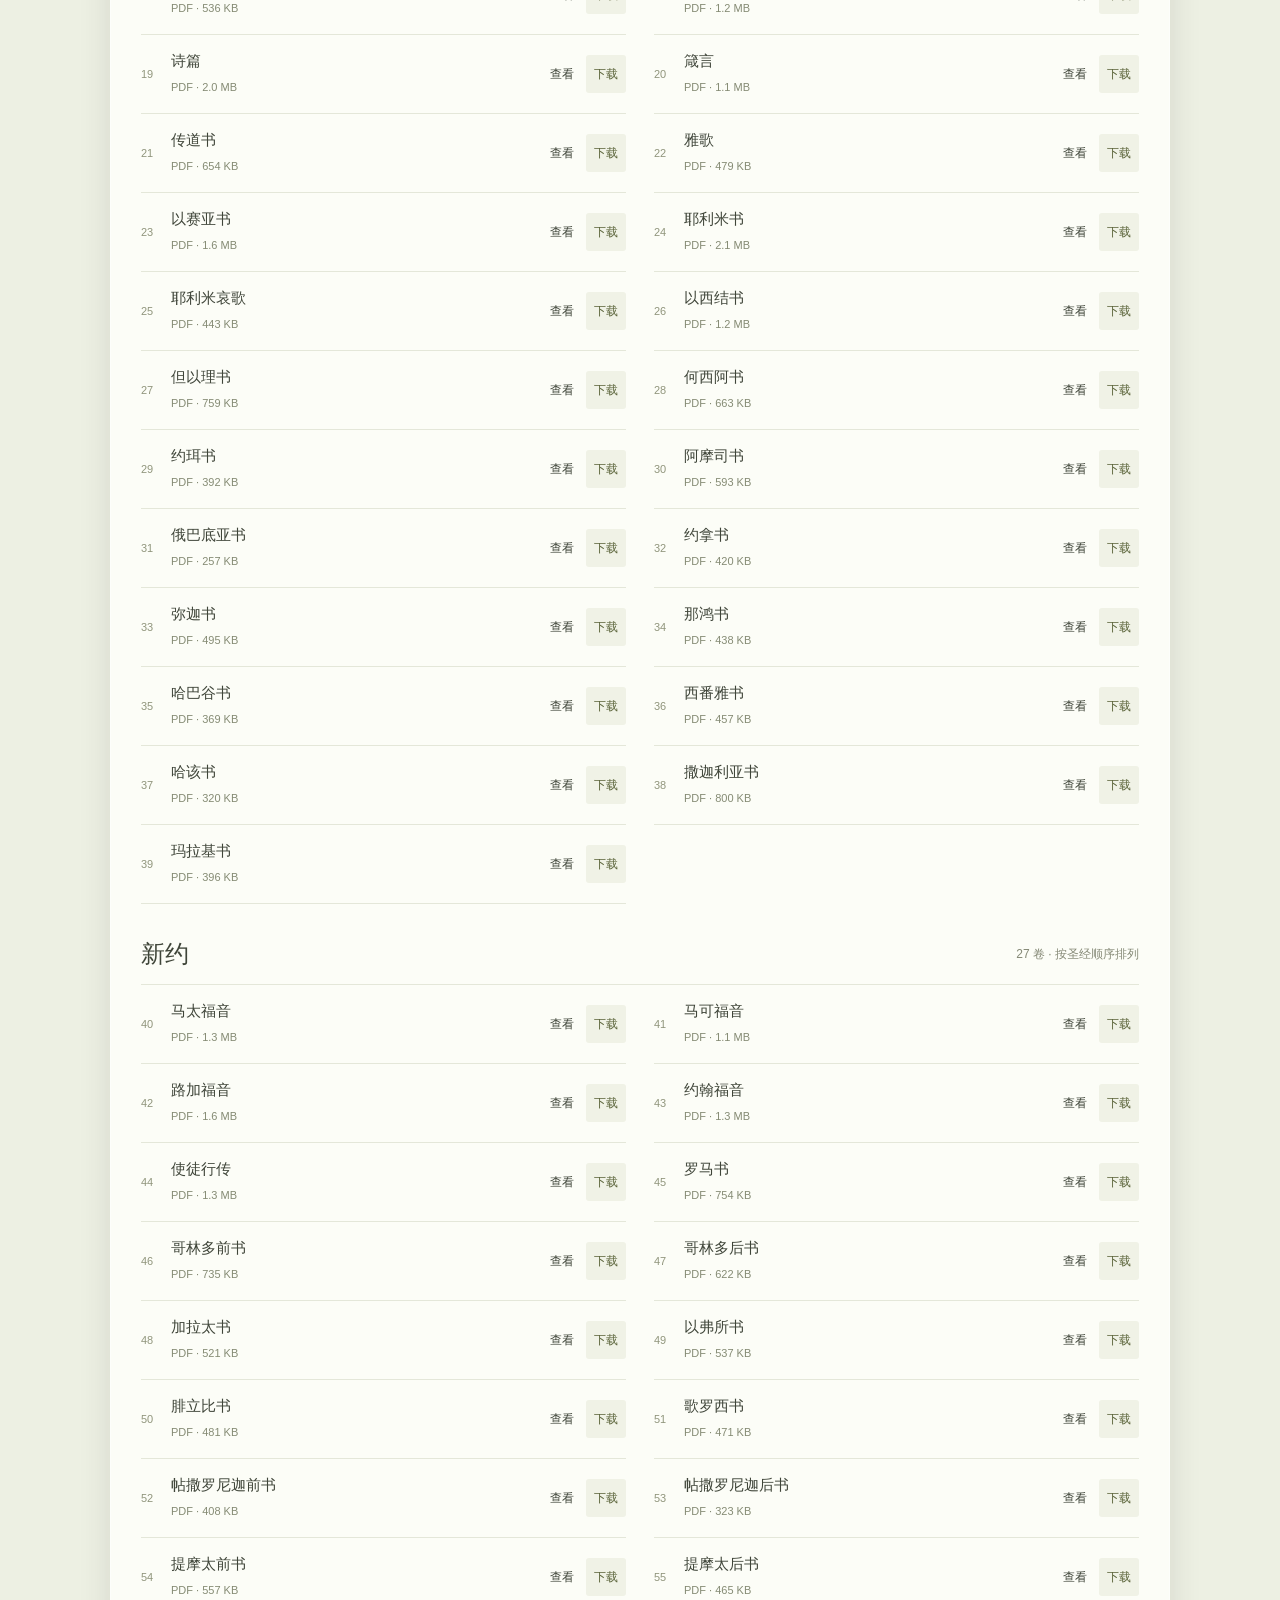
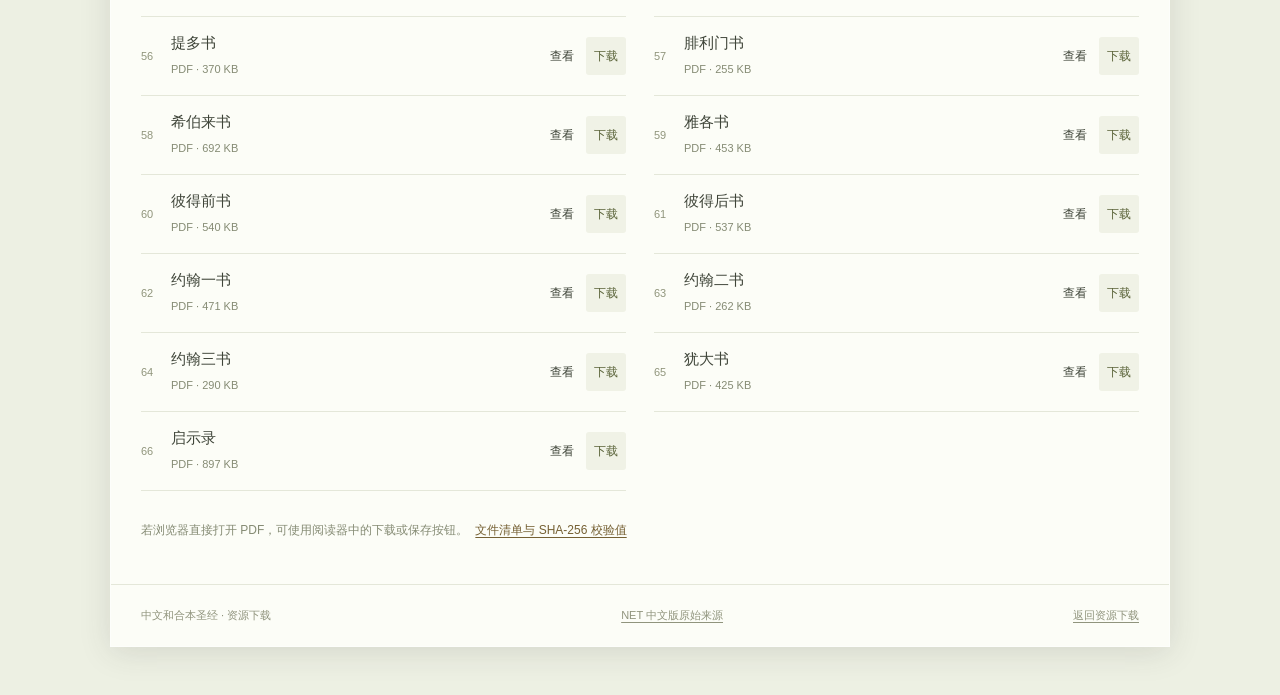
==== commit d671e465: "Add Bible news section with WeDevote LSB announcement" ====
--- a/downloads/net-chinese/index.html
+++ b/downloads/net-chinese/index.html
@@ -16,7 +16,7 @@
     <header>
       <div class="masthead">
         <a class="brand" href="../../#home"><img src="../../assets/icon.svg" width="58" height="58" alt=""><div><strong><em>中文</em>和合本圣经</strong><small>Chinese Union Version Bible</small></div></a>
-        <nav aria-label="主导航"><a href="../../#home">圣经目录</a><a href="../../#downloads">资源下载</a><a href="../../#about">关于本站</a></nav>
+        <nav aria-label="主导航"><a href="../../#home">圣经目录</a><a href="../../#news">圣经动态</a><a href="../../#downloads">资源下载</a><a href="../../#about">关于本站</a></nav>
       </div>
     </header>
     <main>
--- a/style.css
+++ b/style.css
@@ -4,3 +4,6 @@
 @media print{body{background:white}.page{margin:0;box-shadow:none}.settings,nav,.reader-actions,.chapter-list,.pager,footer{display:none}.verse{break-inside:avoid}}
 
 .pdf-heading{margin-top:32px}.pdf-actions{display:flex;gap:8px;flex-shrink:0}.prose .pdf-actions a{text-decoration:none;white-space:nowrap;font-size:13px}@media(max-width:580px){.pdf-row{align-items:flex-start;flex-direction:column;gap:12px}}
+
+.news-entry{border-top:1px solid var(--line);padding-top:25px}.news-entry h2{font:27px/1.6 "Songti SC","STSong",serif;margin-bottom:12px}.news-meta{display:flex;flex-wrap:wrap;gap:5px 18px;font-size:12px;line-height:1.9;color:#767c67;padding-bottom:22px;border-bottom:1px solid var(--line);margin-bottom:25px}.news-body{font-size:17px;line-height:2;overflow-wrap:anywhere}.news-body p{margin-bottom:22px}.news-howto{padding:16px 20px;background:var(--soft);border-left:3px solid var(--olive);font-size:15px}.news-figure{margin:32px auto 0;max-width:660px}.news-figure img{display:block;width:100%;height:auto;border:1px solid var(--line);border-radius:3px}.news-figure figcaption{font-size:12px;color:#767c67;text-align:center;margin-top:8px}.reader-actions a{font-size:inherit}
+@media(max-width:580px){.news-entry{padding-top:20px}.news-entry h2{font-size:24px}.news-body{font-size:16px;line-height:1.95}.news-meta{gap:6px 14px;padding-bottom:18px;margin-bottom:21px}.news-howto{padding:14px 16px}.news-figure{margin-top:25px}.reader-actions{gap:6px}.reader-actions .outline{padding:6px 10px}}
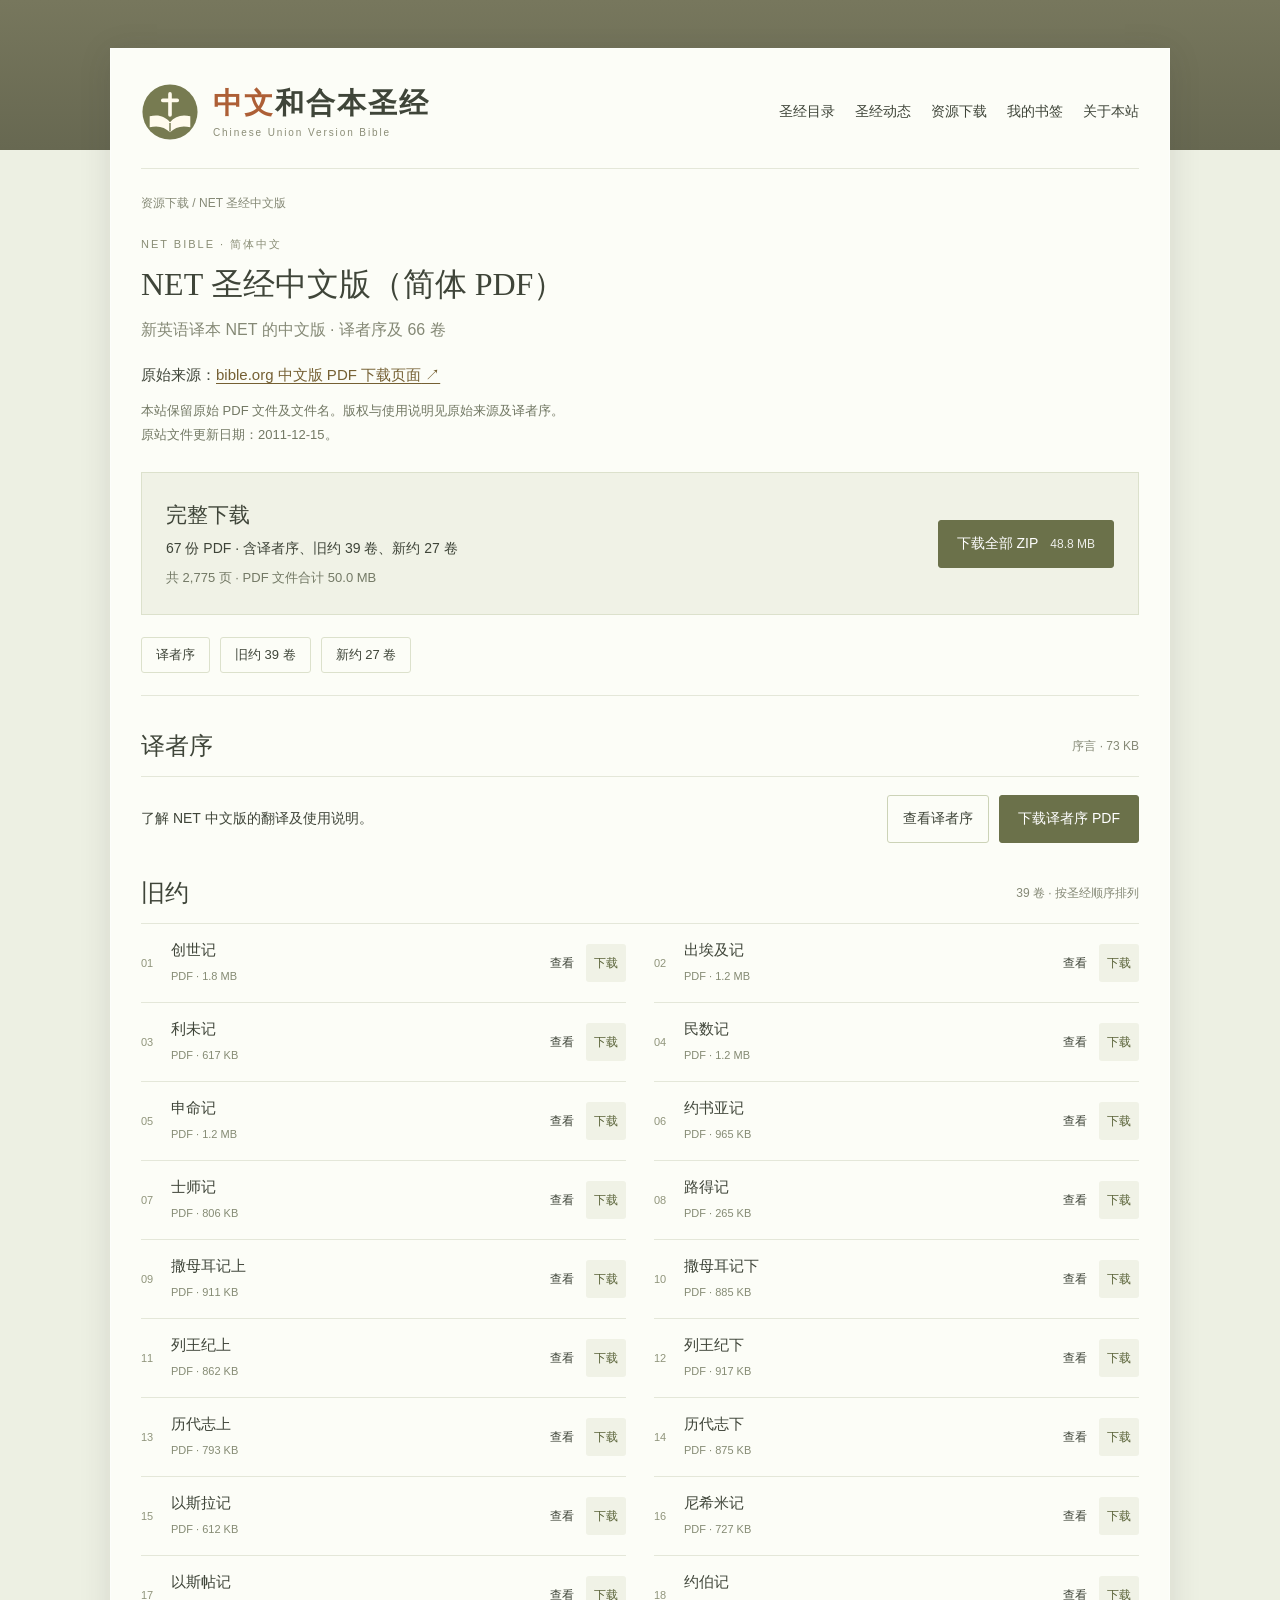
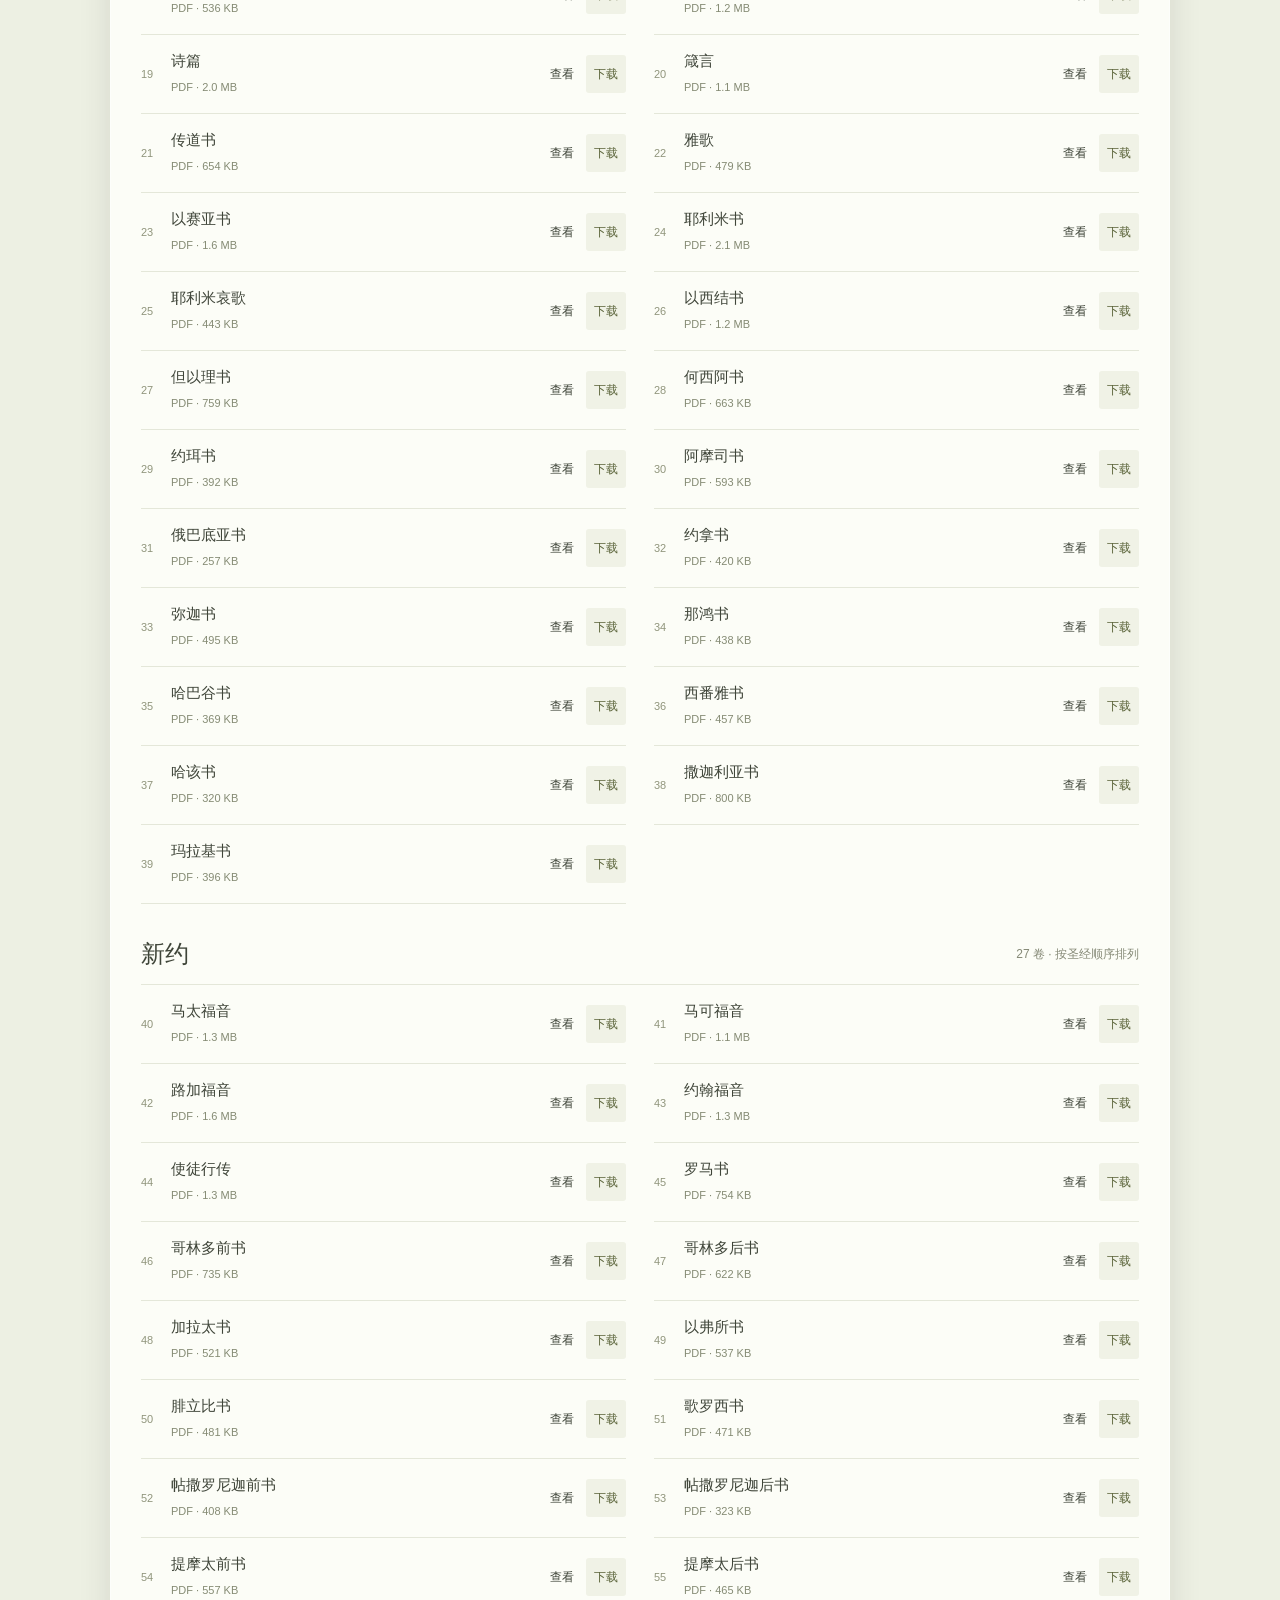
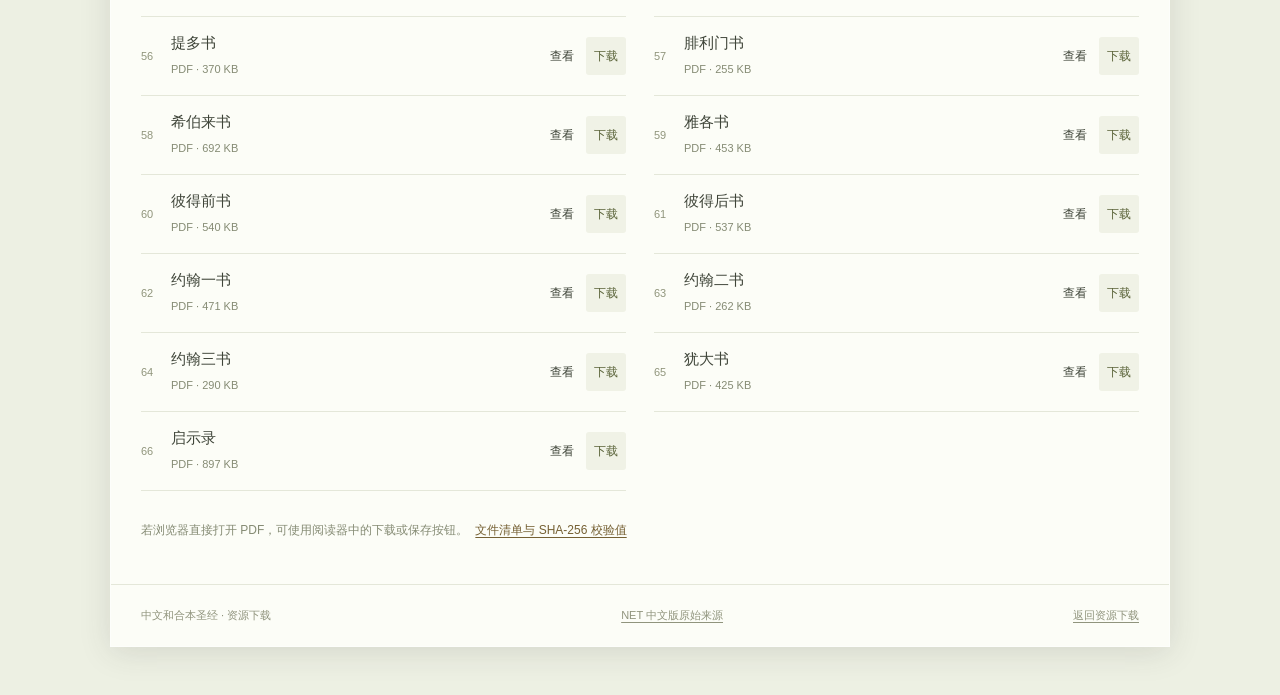
==== commit 89eb28b6: "Restore bookmarks in the main navigation before About" ====
--- a/downloads/net-chinese/index.html
+++ b/downloads/net-chinese/index.html
@@ -8,15 +8,15 @@
   <title>NET 圣经中文版（简体 PDF）｜中文和合本圣经</title>
   <link rel="canonical" href="https://cuvbible.com/downloads/net-chinese/">
   <link rel="icon" href="../../assets/icon.svg">
-  <link rel="stylesheet" href="../../style.css">
-  <link rel="stylesheet" href="net.css">
+  <link rel="stylesheet" href="../../style.css?v=20260923-nav">
+  <link rel="stylesheet" href="net.css?v=20260923-nav">
 </head>
 <body>
   <div class="page net-page">
     <header>
       <div class="masthead">
         <a class="brand" href="../../#home"><img src="../../assets/icon.svg" width="58" height="58" alt=""><div><strong><em>中文</em>和合本圣经</strong><small>Chinese Union Version Bible</small></div></a>
-        <nav aria-label="主导航"><a href="../../#home">圣经目录</a><a href="../../#news">圣经动态</a><a href="../../#downloads">资源下载</a><a href="../../#about">关于本站</a></nav>
+        <nav aria-label="主导航"><a href="../../#home">圣经目录</a><a href="../../#news">圣经动态</a><a href="../../#downloads">资源下载</a><a href="../../#bookmarks">我的书签</a><a href="../../#about">关于本站</a></nav>
       </div>
     </header>
     <main>
--- a/style.css
+++ b/style.css
@@ -7,3 +7,5 @@
 
 .news-entry{border-top:1px solid var(--line);padding-top:25px}.news-entry h2{font:27px/1.6 "Songti SC","STSong",serif;margin-bottom:12px}.news-meta{display:flex;flex-wrap:wrap;gap:5px 18px;font-size:12px;line-height:1.9;color:#767c67;padding-bottom:22px;border-bottom:1px solid var(--line);margin-bottom:25px}.news-body{font-size:17px;line-height:2;overflow-wrap:anywhere}.news-body p{margin-bottom:22px}.news-howto{padding:16px 20px;background:var(--soft);border-left:3px solid var(--olive);font-size:15px}.news-figure{margin:32px auto 0;max-width:660px}.news-figure img{display:block;width:100%;height:auto;border:1px solid var(--line);border-radius:3px}.news-figure figcaption{font-size:12px;color:#767c67;text-align:center;margin-top:8px}.reader-actions a{font-size:inherit}
 @media(max-width:580px){.news-entry{padding-top:20px}.news-entry h2{font-size:24px}.news-body{font-size:16px;line-height:1.95}.news-meta{gap:6px 14px;padding-bottom:18px;margin-bottom:21px}.news-howto{padding:14px 16px}.news-figure{margin-top:25px}.reader-actions{gap:6px}.reader-actions .outline{padding:6px 10px}}
+
+.masthead nav{flex-wrap:wrap}.masthead nav a{white-space:nowrap}
--- a/downloads/net-chinese/net.css
+++ b/downloads/net-chinese/net.css
@@ -1,5 +1,5 @@
 /* NET download catalog: static HTML, no JavaScript required. */
 .net-page{max-width:1060px}.net-page .masthead{padding-top:22px}.net-page .brand strong{font-size:29px}.net-page .masthead nav{gap:20px;white-space:nowrap}.net-intro{padding:4px 0 0}.net-intro h1{font-size:32px;line-height:1.5;margin-bottom:8px;overflow-wrap:anywhere}.net-subtitle{color:var(--muted);font-size:16px;margin-bottom:19px}.net-source{font-size:15px;margin-bottom:11px}.net-source a,.net-bottom-note a{color:#756033;text-decoration:underline;text-underline-offset:3px}.net-note{color:#737965;font-size:13px;line-height:1.9}.net-complete{display:flex;align-items:center;justify-content:space-between;gap:25px;background:var(--soft);border:1px solid #dce1cc;padding:24px;margin-top:24px}.net-complete h2{font-size:21px;margin-bottom:4px}.net-complete p{font-size:14px;margin-bottom:3px}.net-button{display:inline-flex;align-items:center;justify-content:center;gap:12px;background:#6b714a;border:1px solid #6b714a;border-radius:3px;padding:11px 18px;color:#fff;white-space:nowrap;font-size:14px;font-weight:500;min-height:45px}.net-button span{font-size:12px;font-weight:400;opacity:.88}.net-button:hover{background:#535b36;color:#fff}.net-jump{display:flex;gap:10px;flex-wrap:wrap;padding:22px 0;border-bottom:1px solid var(--line)}.net-jump a{padding:6px 14px;border:1px solid #dce1cc;border-radius:3px;font-size:13px}.net-jump a:hover,.net-outline:hover{background:var(--soft);color:#535b36}.net-section{margin-top:32px;scroll-margin-top:20px}.net-section .section-head{margin-bottom:0}.net-section .section-head h2{font:24px/1.5 "Songti SC","STSong",serif}.net-section .section-head span{font-size:12px;color:var(--muted)}.net-preface{display:flex;justify-content:space-between;align-items:center;gap:18px;padding-top:18px}.net-preface p{font-size:14px;margin-bottom:0}.net-preface-actions{display:flex;gap:10px}.net-outline{display:inline-flex;align-items:center;justify-content:center;min-height:45px;border:1px solid #ccd3b7;padding:9px 15px;border-radius:3px;font-size:14px;white-space:nowrap}.net-files{padding:0;margin:0;list-style:none;display:grid;grid-template-columns:repeat(2,minmax(0,1fr));column-gap:28px}.net-file{display:flex;align-items:center;justify-content:space-between;gap:12px;padding:15px 0;border-bottom:1px solid var(--line);min-width:0}.net-file-heading{display:flex;align-items:center;gap:12px;min-width:0}.net-number{font-size:11px;font-variant-numeric:tabular-nums;color:#90957c;min-width:18px}.net-file h3{font-size:15px;font-weight:500;line-height:1.5;margin:0}.net-file-size{font-size:11px;color:#858b74}.net-file-actions{display:flex;align-items:center;gap:4px;flex-shrink:0}.net-file-actions a{font-size:12px;padding:9px 8px;min-height:38px;display:inline-flex;align-items:center}.net-file-actions a:last-child{color:#5b643a;background:#f0f2e6;border-radius:3px}.net-file-actions a:hover{background:#e8eddb;color:#4d572f}.net-bottom-note{font-size:12px;line-height:1.9;color:#858b74;margin:28px 0 0}.net-bottom-note a{display:inline-block;margin-left:7px}.net-page footer a{text-decoration:underline;text-underline-offset:3px}
 @media(max-width:850px){.net-page .masthead{gap:17px}.net-page .masthead nav{align-self:flex-end}.net-complete{align-items:flex-start;flex-direction:column;gap:16px}.net-files{column-gap:22px}.net-file-heading{gap:8px}.net-file-actions{gap:0}.net-preface{align-items:flex-start;flex-direction:column;gap:12px}}
-@media(max-width:580px){.net-page .brand{gap:11px}.net-page .brand strong{font-size:26px}.net-page .masthead nav{align-self:stretch;justify-content:space-between}.net-intro h1{font-size:27px}.net-subtitle{font-size:14px}.net-source{font-size:14px}.net-complete{padding:18px}.net-complete .net-button{width:100%}.net-files{grid-template-columns:1fr}.net-file{padding:14px 0}.net-file h3{font-size:16px}.net-file-actions{gap:8px}.net-file-actions a{padding:10px 12px;min-height:42px;font-size:13px}.net-section{margin-top:28px}.net-preface-actions{flex-wrap:wrap}.net-section .section-head{align-items:center}.net-section .section-head span{font-size:11px}.net-bottom-note a{margin-left:0}.net-jump{gap:8px}.net-jump a{padding:7px 11px}}
+@media(max-width:580px){.net-page .brand{gap:11px}.net-page .brand strong{font-size:26px}.net-page .masthead nav{align-self:stretch;justify-content:space-between;gap:8px}.net-intro h1{font-size:27px}.net-subtitle{font-size:14px}.net-source{font-size:14px}.net-complete{padding:18px}.net-complete .net-button{width:100%}.net-files{grid-template-columns:1fr}.net-file{padding:14px 0}.net-file h3{font-size:16px}.net-file-actions{gap:8px}.net-file-actions a{padding:10px 12px;min-height:42px;font-size:13px}.net-section{margin-top:28px}.net-preface-actions{flex-wrap:wrap}.net-section .section-head{align-items:center}.net-section .section-head span{font-size:11px}.net-bottom-note a{margin-left:0}.net-jump{gap:8px}.net-jump a{padding:7px 11px}}
 @media print{.net-page .net-jump,.net-file-actions,.net-preface-actions,.net-button{display:none}.net-files{grid-template-columns:1fr 1fr}.net-complete{padding:12px}.net-source a:after{content:" (https://bible.org/chinese/e/download/pdf)"}}
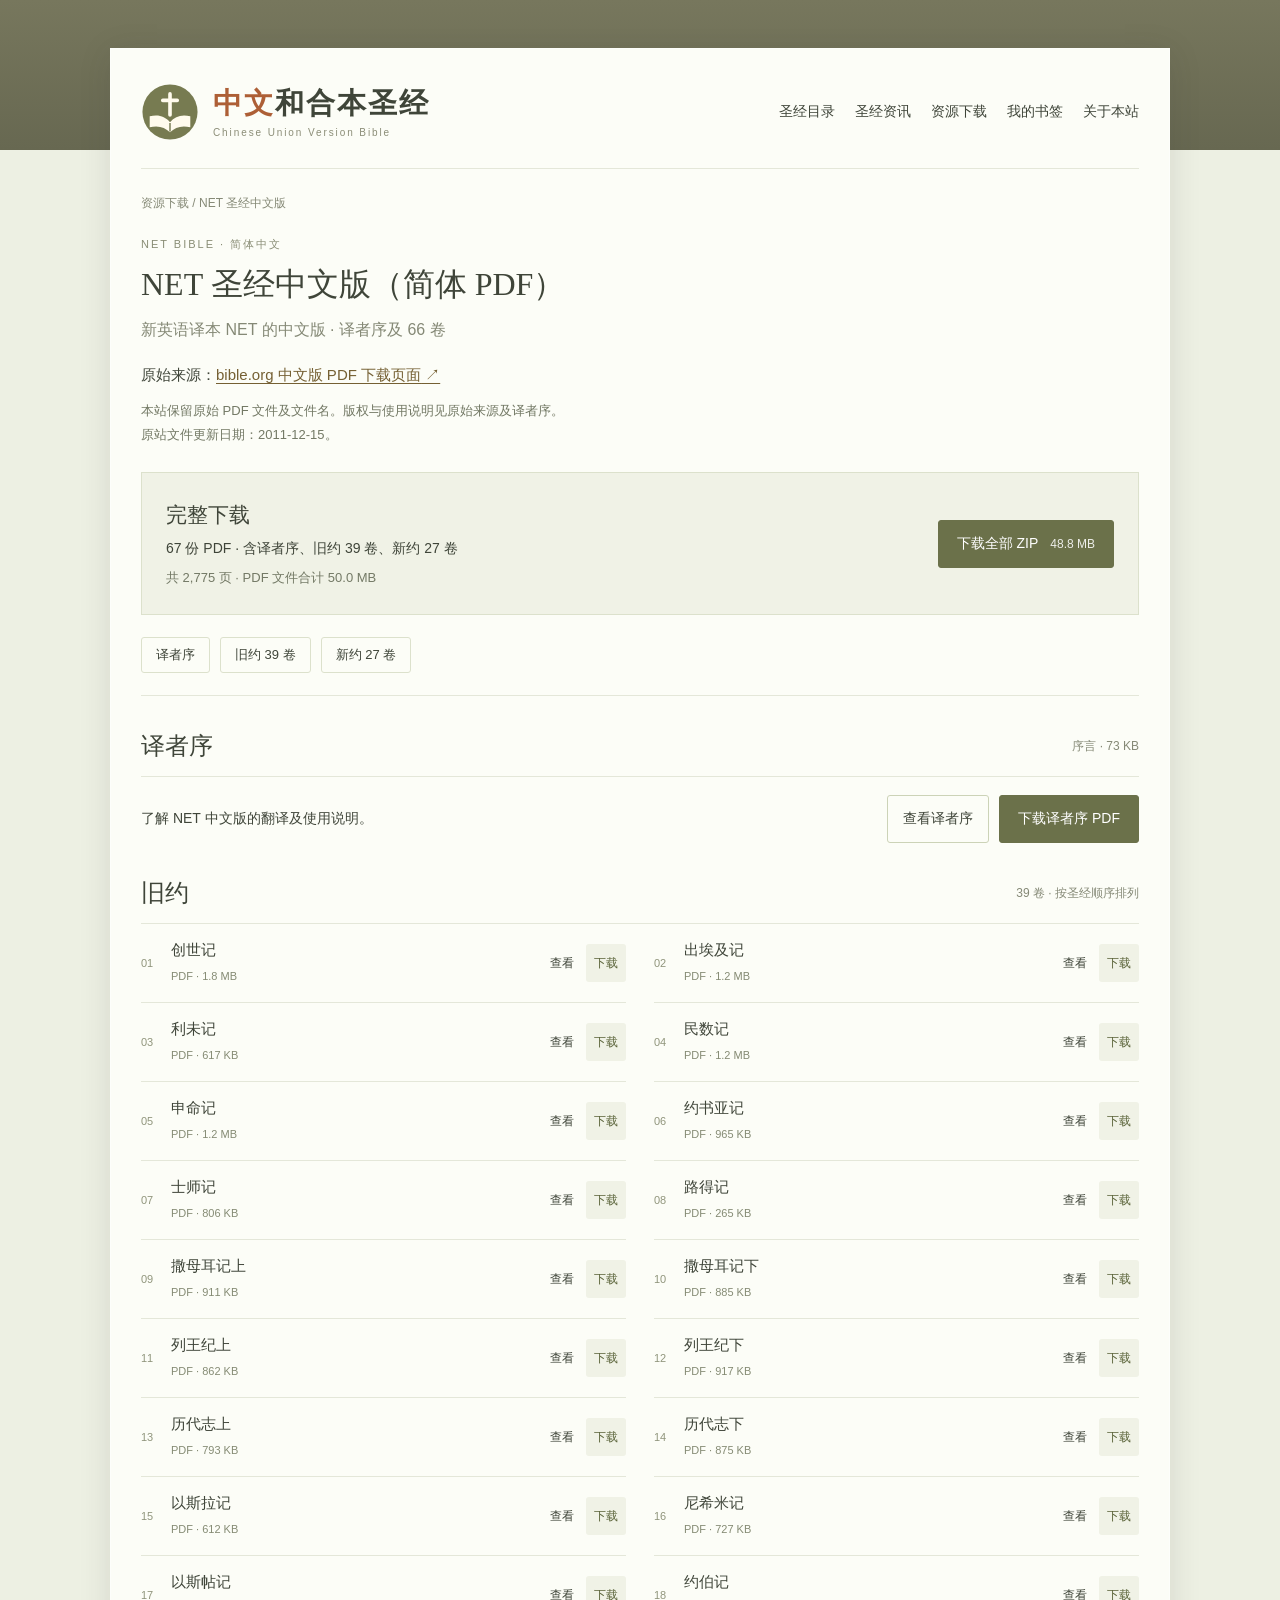
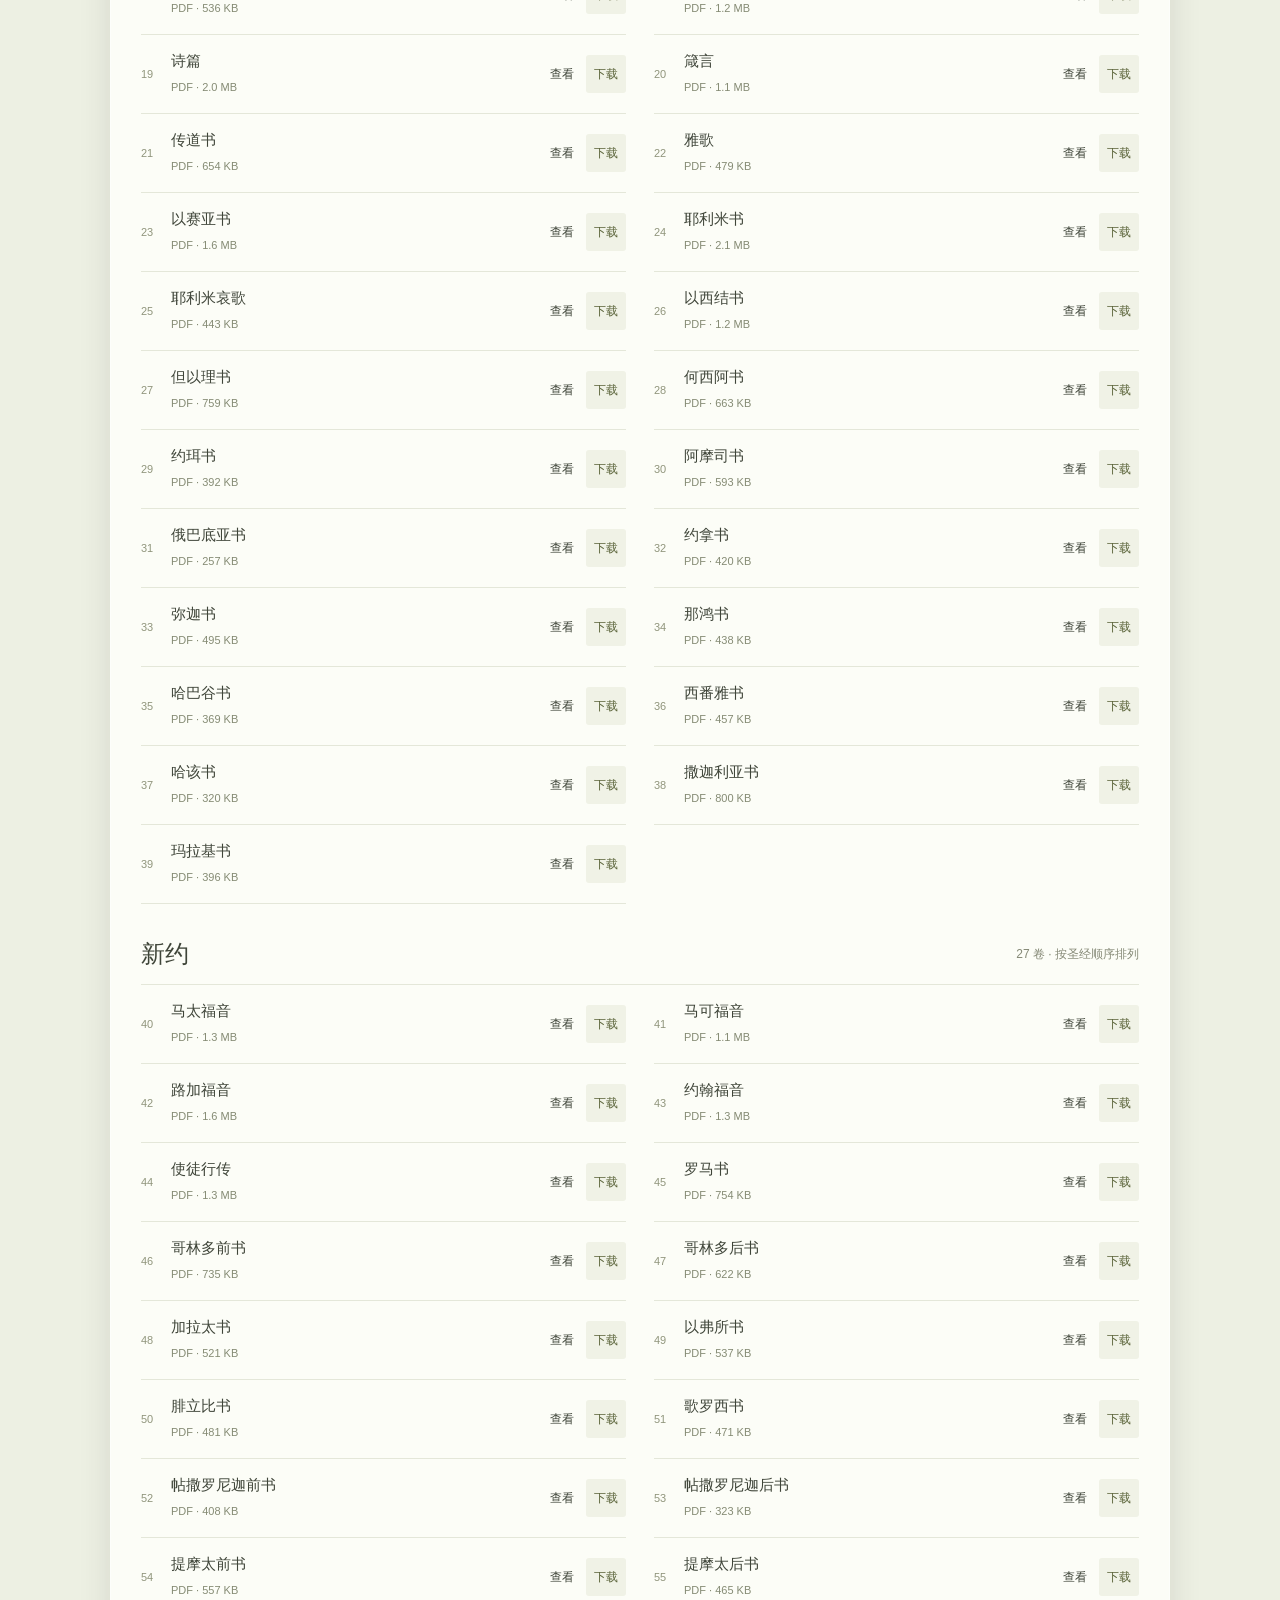
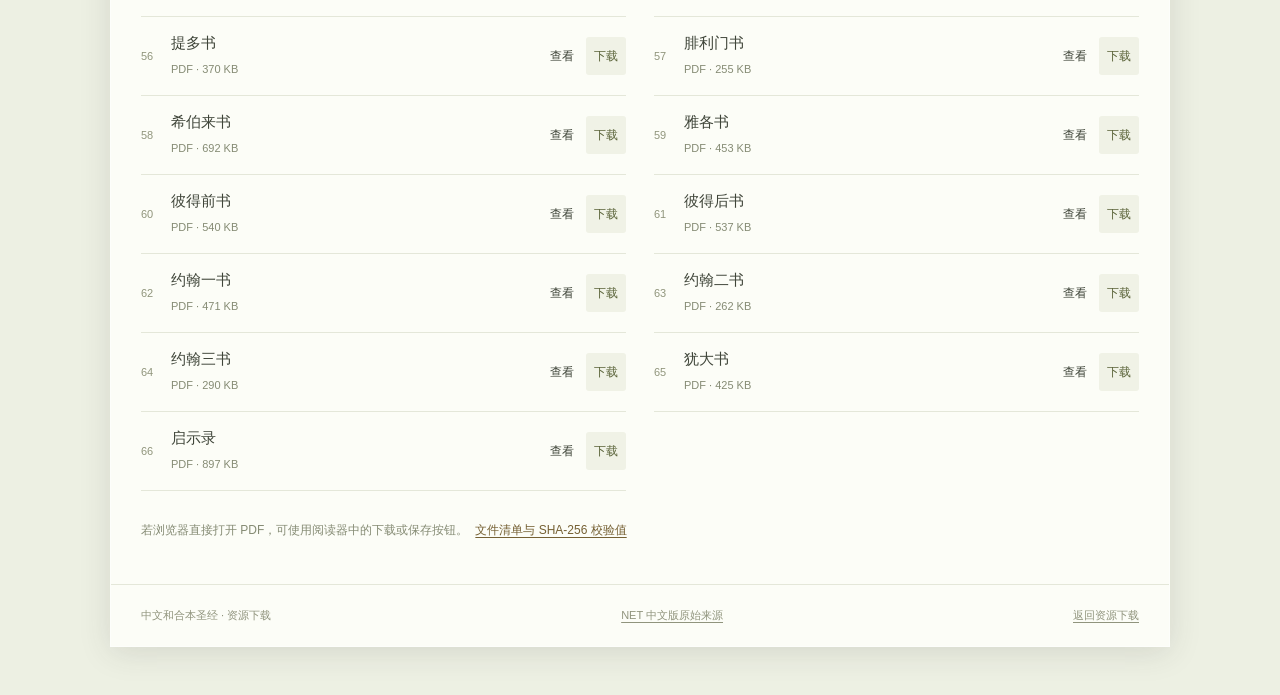
==== commit 87461ea6: "Rename Bible news section to 圣经资讯" ====
--- a/downloads/net-chinese/index.html
+++ b/downloads/net-chinese/index.html
@@ -16,7 +16,7 @@
     <header>
       <div class="masthead">
         <a class="brand" href="../../#home"><img src="../../assets/icon.svg" width="58" height="58" alt=""><div><strong><em>中文</em>和合本圣经</strong><small>Chinese Union Version Bible</small></div></a>
-        <nav aria-label="主导航"><a href="../../#home">圣经目录</a><a href="../../#news">圣经动态</a><a href="../../#downloads">资源下载</a><a href="../../#bookmarks">我的书签</a><a href="../../#about">关于本站</a></nav>
+        <nav aria-label="主导航"><a href="../../#home">圣经目录</a><a href="../../#news">圣经资讯</a><a href="../../#downloads">资源下载</a><a href="../../#bookmarks">我的书签</a><a href="../../#about">关于本站</a></nav>
       </div>
     </header>
     <main>
